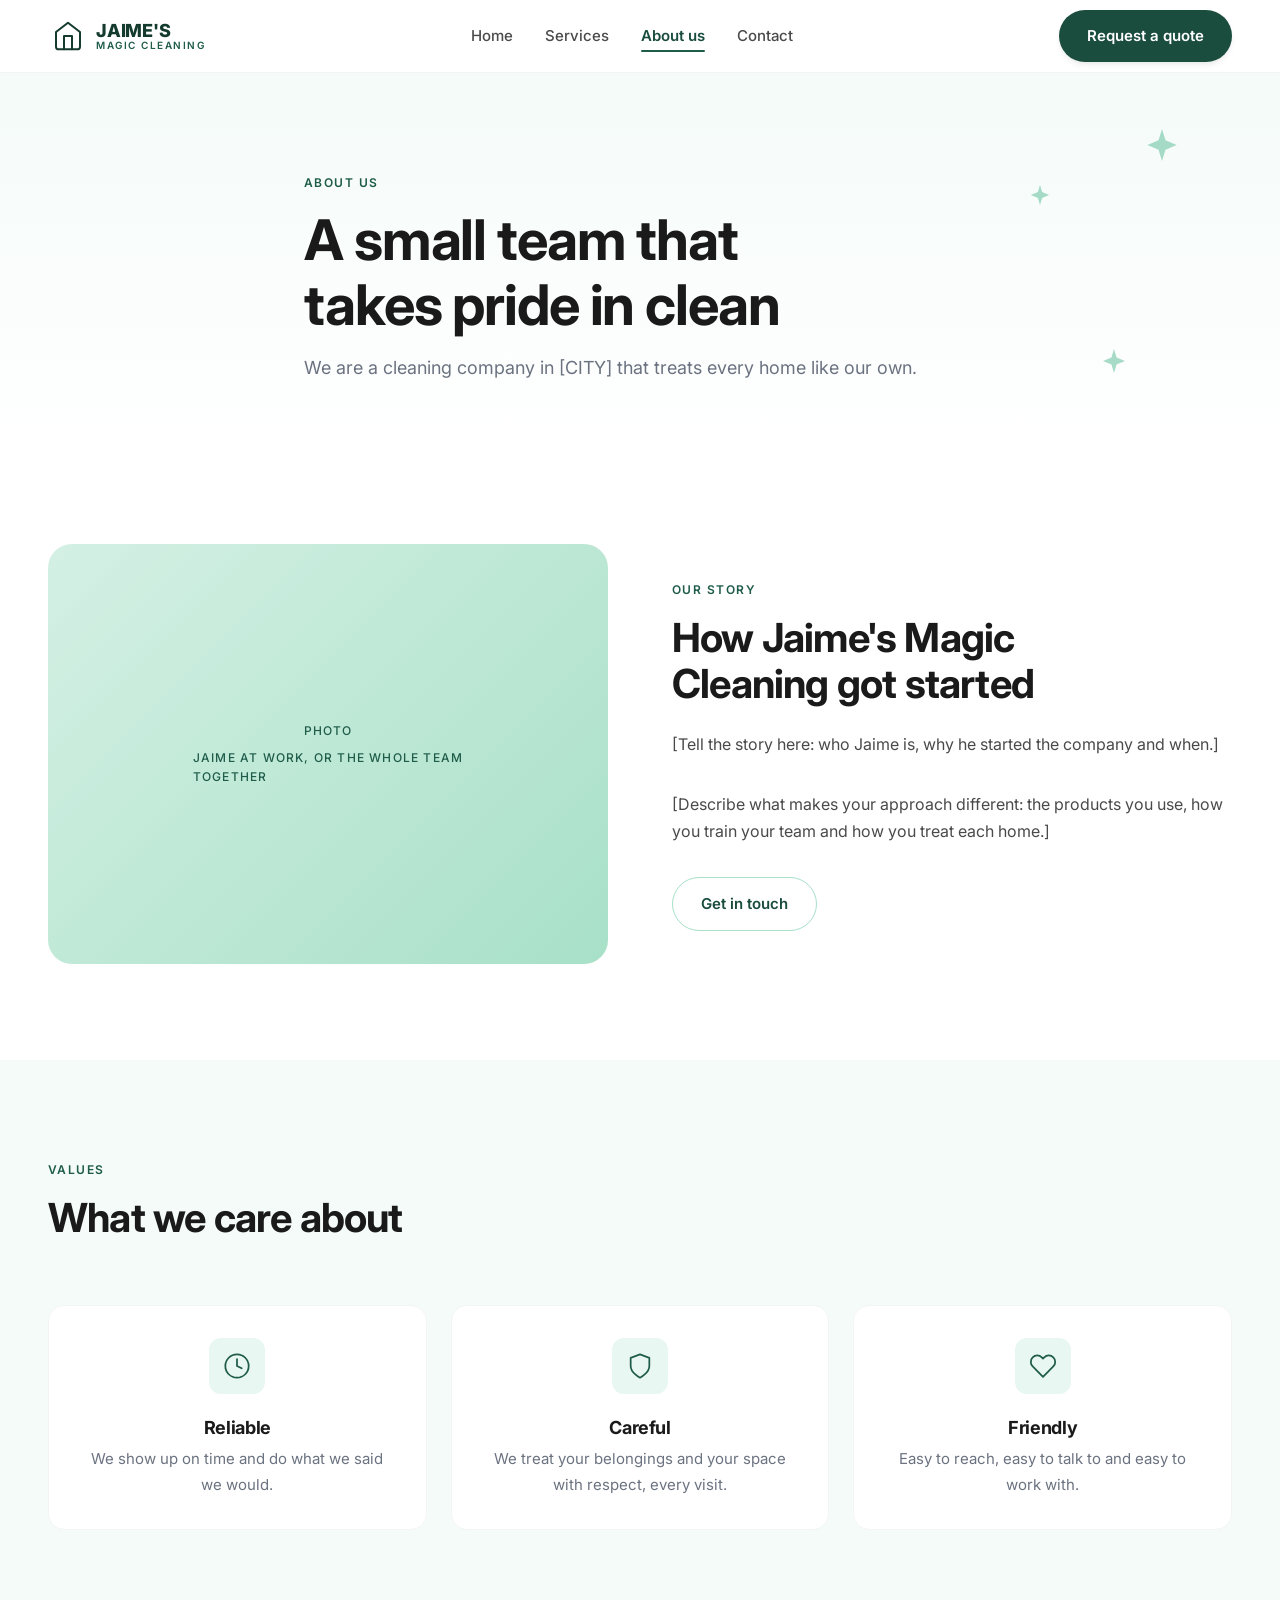
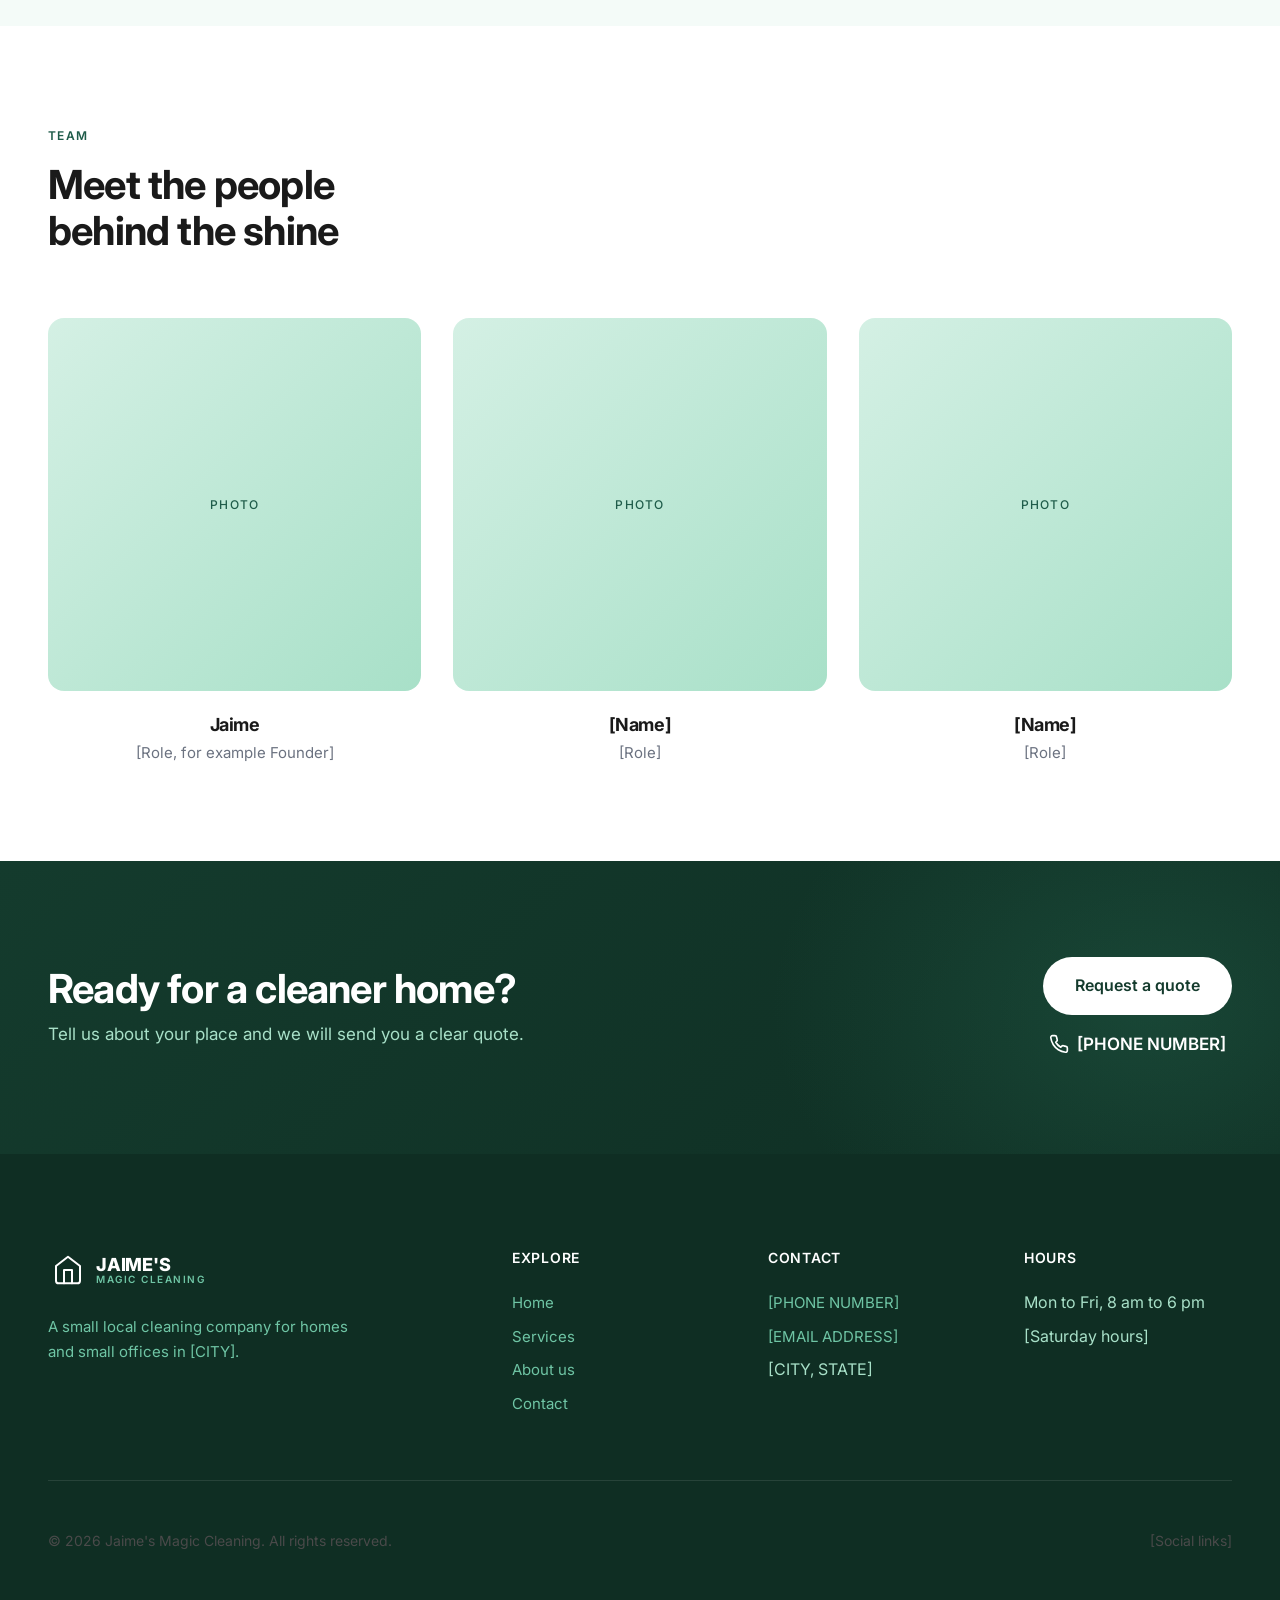
==== about.html @ c714708c "First Commit" ====
<!DOCTYPE html>
<html lang="en">
<head>
  <meta charset="UTF-8">
  <meta name="viewport" content="width=device-width, initial-scale=1.0">
  <title>About us - Jaime's Magic Cleaning</title>
  <meta name="description" content="We are a cleaning company in [CITY] that treats every home like our own.">
  <link rel="preconnect" href="https://fonts.googleapis.com">
  <link rel="preconnect" href="https://fonts.gstatic.com" crossorigin>
  <link href="https://fonts.googleapis.com/css2?family=Inter:wght@400;500;600;700;800&display=swap" rel="stylesheet">
  <link rel="stylesheet" href="css/styles.css">
</head>
<body>

  <!-- Header -->
  <header class="header">
    <div class="container header-inner">
      <a href="index.html" class="logo">
        <div class="logo-icon">
          <svg width="32" height="32" viewBox="0 0 24 24" fill="none" stroke="currentColor" stroke-width="1.5" stroke-linecap="round" stroke-linejoin="round">
            <path d="M3 9l9-7 9 7v11a2 2 0 0 1-2 2H5a2 2 0 0 1-2-2z"></path>
            <polyline points="9 22 9 12 15 12 15 22"></polyline>
          </svg>
        </div>
        <div class="logo-text">
          <span>JAIME'S</span>
          <span>Magic Cleaning</span>
        </div>
      </a>

      <nav class="nav">
        <a href="index.html" class="nav-link">Home</a>
        <a href="services.html" class="nav-link">Services</a>
        <a href="about.html" class="nav-link active">About us</a>
        <a href="contact.html" class="nav-link">Contact</a>
      </nav>

      <div class="header-actions">
        <a href="contact.html" class="btn btn-primary">Request a quote</a>
        <button class="mobile-menu-btn" aria-label="Open menu">
          <svg width="24" height="24" viewBox="0 0 24 24" fill="none" stroke="currentColor" stroke-width="2" stroke-linecap="round" stroke-linejoin="round">
            <line x1="3" y1="12" x2="21" y2="12"></line>
            <line x1="3" y1="6" x2="21" y2="6"></line>
            <line x1="3" y1="18" x2="21" y2="18"></line>
          </svg>
        </button>
      </div>
    </div>
  </header>

  <!-- Mobile Menu -->
  <div class="mobile-menu">
    <div class="mobile-menu-header">
      <a href="index.html" class="logo">
        <div class="logo-icon">
          <svg width="32" height="32" viewBox="0 0 24 24" fill="none" stroke="currentColor" stroke-width="1.5" stroke-linecap="round" stroke-linejoin="round">
            <path d="M3 9l9-7 9 7v11a2 2 0 0 1-2 2H5a2 2 0 0 1-2-2z"></path>
            <polyline points="9 22 9 12 15 12 15 22"></polyline>
          </svg>
        </div>
        <div class="logo-text">
          <span>JAIME'S</span>
          <span>Magic Cleaning</span>
        </div>
      </a>
      <button class="mobile-menu-close" aria-label="Close menu">
        <svg width="24" height="24" viewBox="0 0 24 24" fill="none" stroke="currentColor" stroke-width="2" stroke-linecap="round" stroke-linejoin="round">
          <line x1="18" y1="6" x2="6" y2="18"></line>
          <line x1="6" y1="6" x2="18" y2="18"></line>
        </svg>
      </button>
    </div>
    <nav class="mobile-menu-links">
      <a href="index.html">Home</a>
      <a href="services.html">Services</a>
      <a href="about.html">About us</a>
      <a href="contact.html">Contact</a>
    </nav>
    <a href="contact.html" class="btn btn-primary btn-lg">Request a quote</a>
  </div>

  <!-- Page Hero -->
  <section class="page-hero">
    <svg class="sparkle sparkle-1" viewBox="0 0 24 24" fill="currentColor">
      <path d="M12 0L14.59 8.41L23 12L14.59 15.59L12 24L9.41 15.59L1 12L9.41 8.41L12 0Z"/>
    </svg>
    <svg class="sparkle sparkle-2" viewBox="0 0 24 24" fill="currentColor">
      <path d="M12 0L14.59 8.41L23 12L14.59 15.59L12 24L9.41 15.59L1 12L9.41 8.41L12 0Z"/>
    </svg>
    <svg class="sparkle sparkle-3" viewBox="0 0 24 24" fill="currentColor">
      <path d="M12 0L14.59 8.41L23 12L14.59 15.59L12 24L9.41 15.59L1 12L9.41 8.41L12 0Z"/>
    </svg>

    <div class="container page-hero-content">
      <span class="eyebrow">About us</span>
      <h1>A small team that<br>takes pride in clean</h1>
      <p>We are a cleaning company in [CITY] that treats every home like our own.</p>
    </div>
  </section>

  <!-- Our Story Section -->
  <section class="section">
    <div class="container split-grid">
      <div class="split-image">
        <div class="split-image-placeholder">
          <span>Photo</span>
          <span>Jaime at work, or the whole team<br>together</span>
        </div>
      </div>
      <div class="split-content">
        <span class="eyebrow">Our story</span>
        <h2>How Jaime's Magic<br>Cleaning got started</h2>
        <p>[Tell the story here: who Jaime is, why he started the company and when.]</p>
        <p>[Describe what makes your approach different: the products you use, how you train your team and how you treat each home.]</p>
        <a href="contact.html" class="btn btn-secondary">Get in touch</a>
      </div>
    </div>
  </section>

  <!-- Values Section -->
  <section class="section section-alt">
    <div class="container">
      <div class="section-header">
        <span class="eyebrow">Values</span>
        <h2 class="section-title">What we care about</h2>
      </div>

      <div class="values-grid">
        <div class="value-card">
          <div class="value-card-icon">
            <svg viewBox="0 0 24 24" fill="none" stroke="currentColor" stroke-width="1.5" stroke-linecap="round" stroke-linejoin="round">
              <circle cx="12" cy="12" r="10"></circle>
              <polyline points="12 6 12 12 16 14"></polyline>
            </svg>
          </div>
          <h3>Reliable</h3>
          <p>We show up on time and do what we said we would.</p>
        </div>

        <div class="value-card">
          <div class="value-card-icon">
            <svg viewBox="0 0 24 24" fill="none" stroke="currentColor" stroke-width="1.5" stroke-linecap="round" stroke-linejoin="round">
              <path d="M12 22s8-4 8-10V5l-8-3-8 3v7c0 6 8 10 8 10z"></path>
            </svg>
          </div>
          <h3>Careful</h3>
          <p>We treat your belongings and your space with respect, every visit.</p>
        </div>

        <div class="value-card">
          <div class="value-card-icon">
            <svg viewBox="0 0 24 24" fill="none" stroke="currentColor" stroke-width="1.5" stroke-linecap="round" stroke-linejoin="round">
              <path d="M20.84 4.61a5.5 5.5 0 0 0-7.78 0L12 5.67l-1.06-1.06a5.5 5.5 0 0 0-7.78 7.78l1.06 1.06L12 21.23l7.78-7.78 1.06-1.06a5.5 5.5 0 0 0 0-7.78z"></path>
            </svg>
          </div>
          <h3>Friendly</h3>
          <p>Easy to reach, easy to talk to and easy to work with.</p>
        </div>
      </div>
    </div>
  </section>

  <!-- Team Section -->
  <section class="section">
    <div class="container">
      <div class="section-header">
        <span class="eyebrow">Team</span>
        <h2 class="section-title">Meet the people<br>behind the shine</h2>
      </div>

      <div class="team-grid">
        <div class="team-member">
          <div class="team-member-photo">
            <span>Photo</span>
          </div>
          <h3>Jaime</h3>
          <p>[Role, for example Founder]</p>
        </div>

        <div class="team-member">
          <div class="team-member-photo">
            <span>Photo</span>
          </div>
          <h3>[Name]</h3>
          <p>[Role]</p>
        </div>

        <div class="team-member">
          <div class="team-member-photo">
            <span>Photo</span>
          </div>
          <h3>[Name]</h3>
          <p>[Role]</p>
        </div>
      </div>
    </div>
  </section>

  <!-- CTA Section -->
  <section class="cta-section">
    <div class="container cta-content">
      <div class="cta-text">
        <h2>Ready for a cleaner home?</h2>
        <p>Tell us about your place and we will send you a clear quote.</p>
      </div>
      <div class="cta-actions">
        <a href="contact.html" class="btn btn-light btn-lg">Request a quote</a>
        <a href="tel:[PHONE]" class="cta-phone">
          <svg width="20" height="20" viewBox="0 0 24 24" fill="none" stroke="currentColor" stroke-width="2" stroke-linecap="round" stroke-linejoin="round">
            <path d="M22 16.92v3a2 2 0 0 1-2.18 2 19.79 19.79 0 0 1-8.63-3.07 19.5 19.5 0 0 1-6-6 19.79 19.79 0 0 1-3.07-8.67A2 2 0 0 1 4.11 2h3a2 2 0 0 1 2 1.72 12.84 12.84 0 0 0 .7 2.81 2 2 0 0 1-.45 2.11L8.09 9.91a16 16 0 0 0 6 6l1.27-1.27a2 2 0 0 1 2.11-.45 12.84 12.84 0 0 0 2.81.7A2 2 0 0 1 22 16.92z"></path>
          </svg>
          [PHONE NUMBER]
        </a>
      </div>
    </div>
  </section>

  <!-- Footer -->
  <footer class="footer">
    <div class="container">
      <div class="footer-grid">
        <div class="footer-brand">
          <a href="index.html" class="logo">
            <div class="logo-icon">
              <svg width="32" height="32" viewBox="0 0 24 24" fill="none" stroke="currentColor" stroke-width="1.5" stroke-linecap="round" stroke-linejoin="round">
                <path d="M3 9l9-7 9 7v11a2 2 0 0 1-2 2H5a2 2 0 0 1-2-2z"></path>
                <polyline points="9 22 9 12 15 12 15 22"></polyline>
              </svg>
            </div>
            <div class="logo-text">
              <span>JAIME'S</span>
              <span>Magic Cleaning</span>
            </div>
          </a>
          <p>A small local cleaning company for homes and small offices in [CITY].</p>
        </div>

        <div class="footer-column">
          <h4>Explore</h4>
          <ul>
            <li><a href="index.html">Home</a></li>
            <li><a href="services.html">Services</a></li>
            <li><a href="about.html">About us</a></li>
            <li><a href="contact.html">Contact</a></li>
          </ul>
        </div>

        <div class="footer-column">
          <h4>Contact</h4>
          <ul>
            <li><a href="tel:[PHONE]">[PHONE NUMBER]</a></li>
            <li><a href="mailto:[EMAIL]">[EMAIL ADDRESS]</a></li>
            <li><span>[CITY, STATE]</span></li>
          </ul>
        </div>

        <div class="footer-column">
          <h4>Hours</h4>
          <ul>
            <li><span>Mon to Fri, 8 am to 6 pm</span></li>
            <li><span>[Saturday hours]</span></li>
          </ul>
        </div>
      </div>

      <div class="footer-bottom">
        <p>&copy; 2026 Jaime's Magic Cleaning. All rights reserved.</p>
        <p>[Social links]</p>
      </div>
    </div>
  </footer>

  <script src="js/script.js"></script>
</body>
</html>
---- css/styles.css ----
/* ============================================
   JAIME'S MAGIC CLEANING - Design System
   ============================================ */

:root {
  /* Colors */
  --green-900: #0f2e23;
  --green-800: #143b2d;
  --green-700: #1a4d3e;
  --green-600: #1f5c4a;
  --green-500: #2d7a5e;
  --green-400: #3d9b7a;
  --green-300: #6fc5a5;
  --green-200: #a8e0c8;
  --green-100: #d4f0e4;
  --green-50: #e8f7f1;
  --green-25: #f4fbf8;

  --white: #ffffff;
  --gray-900: #1a1a1a;
  --gray-700: #4a4a4a;
  --gray-500: #6b7280;
  --gray-300: #d1d5db;
  --gray-100: #f3f4f6;

  /* Typography */
  --font-family: 'Inter', -apple-system, BlinkMacSystemFont, 'Segoe UI', Roboto, sans-serif;

  /* Spacing */
  --space-xs: 0.25rem;
  --space-sm: 0.5rem;
  --space-md: 1rem;
  --space-lg: 1.5rem;
  --space-xl: 2rem;
  --space-2xl: 3rem;
  --space-3xl: 4rem;
  --space-4xl: 6rem;

  /* Border radius */
  --radius-sm: 0.375rem;
  --radius-md: 0.5rem;
  --radius-lg: 0.75rem;
  --radius-xl: 1rem;
  --radius-2xl: 1.5rem;
  --radius-full: 9999px;

  /* Shadows */
  --shadow-sm: 0 1px 2px rgba(0, 0, 0, 0.05);
  --shadow-md: 0 4px 6px -1px rgba(0, 0, 0, 0.07), 0 2px 4px -2px rgba(0, 0, 0, 0.05);
  --shadow-lg: 0 10px 15px -3px rgba(0, 0, 0, 0.08), 0 4px 6px -4px rgba(0, 0, 0, 0.04);
  --shadow-xl: 0 20px 25px -5px rgba(0, 0, 0, 0.1), 0 8px 10px -6px rgba(0, 0, 0, 0.04);

  /* Transitions */
  --transition-fast: 150ms ease;
  --transition-base: 250ms ease;
  --transition-slow: 350ms ease;
}

/* ============================================
   RESET & BASE
   ============================================ */

*, *::before, *::after {
  box-sizing: border-box;
  margin: 0;
  padding: 0;
}

html {
  scroll-behavior: smooth;
  -webkit-font-smoothing: antialiased;
  -moz-osx-font-smoothing: grayscale;
}

body {
  font-family: var(--font-family);
  font-size: 1rem;
  line-height: 1.6;
  color: var(--gray-900);
  background-color: var(--white);
}

img {
  max-width: 100%;
  height: auto;
  display: block;
}

a {
  color: inherit;
  text-decoration: none;
}

ul, ol {
  list-style: none;
}

button {
  font-family: inherit;
  cursor: pointer;
  border: none;
  background: none;
}

input, textarea, select {
  font-family: inherit;
  font-size: inherit;
}

/* ============================================
   UTILITY CLASSES
   ============================================ */

.container {
  width: 100%;
  max-width: 80rem;
  margin: 0 auto;
  padding: 0 var(--space-lg);
}

@media (min-width: 768px) {
  .container {
    padding: 0 var(--space-2xl);
  }
}

/* ============================================
   TYPOGRAPHY
   ============================================ */

h1, h2, h3, h4, h5, h6 {
  font-weight: 700;
  line-height: 1.15;
  color: var(--gray-900);
  letter-spacing: -0.02em;
}

h1 {
  font-size: clamp(2.25rem, 5vw, 3.5rem);
}

h2 {
  font-size: clamp(1.75rem, 4vw, 2.5rem);
}

h3 {
  font-size: clamp(1.25rem, 3vw, 1.5rem);
}

p {
  color: var(--gray-700);
  line-height: 1.7;
}

.eyebrow {
  display: inline-block;
  font-size: 0.75rem;
  font-weight: 600;
  letter-spacing: 0.12em;
  text-transform: uppercase;
  color: var(--green-600);
  margin-bottom: var(--space-md);
}

.section-title {
  margin-bottom: var(--space-md);
}

.section-subtitle {
  font-size: 1.125rem;
  color: var(--gray-500);
  max-width: 42rem;
}

/* ============================================
   BUTTONS
   ============================================ */

.btn {
  display: inline-flex;
  align-items: center;
  justify-content: center;
  gap: var(--space-sm);
  padding: 0.875rem 1.75rem;
  font-size: 0.9375rem;
  font-weight: 600;
  border-radius: var(--radius-full);
  transition: all var(--transition-base);
  white-space: nowrap;
}

.btn-primary {
  background-color: var(--green-700);
  color: var(--white);
  box-shadow: var(--shadow-md);
}

.btn-primary:hover {
  background-color: var(--green-800);
  transform: translateY(-1px);
  box-shadow: var(--shadow-lg);
}

.btn-secondary {
  background-color: var(--white);
  color: var(--green-700);
  border: 1.5px solid var(--green-200);
}

.btn-secondary:hover {
  border-color: var(--green-400);
  background-color: var(--green-50);
}

.btn-light {
  background-color: var(--white);
  color: var(--green-800);
}

.btn-light:hover {
  background-color: var(--green-50);
  transform: translateY(-1px);
}

.btn-lg {
  padding: 1rem 2rem;
  font-size: 1rem;
}

/* ============================================
   HEADER / NAVIGATION
   ============================================ */

.header {
  position: sticky;
  top: 0;
  z-index: 100;
  background-color: rgba(255, 255, 255, 0.95);
  backdrop-filter: blur(12px);
  border-bottom: 1px solid var(--gray-100);
}

.header-inner {
  display: flex;
  align-items: center;
  justify-content: space-between;
  height: 4.5rem;
}

.logo {
  display: flex;
  align-items: center;
  gap: var(--space-sm);
  font-weight: 700;
  font-size: 1.125rem;
  color: var(--green-800);
}

.logo-icon {
  width: 2.5rem;
  height: 2.5rem;
  display: flex;
  align-items: center;
  justify-content: center;
}

.logo-text {
  display: flex;
  flex-direction: column;
  line-height: 1.1;
}

.logo-text span:first-child {
  font-size: 1.125rem;
  font-weight: 800;
  letter-spacing: -0.01em;
}

.logo-text span:last-child {
  font-size: 0.625rem;
  font-weight: 600;
  letter-spacing: 0.15em;
  text-transform: uppercase;
  color: var(--green-600);
}

.nav {
  display: none;
  align-items: center;
  gap: var(--space-xl);
}

.nav-link {
  font-size: 0.9375rem;
  font-weight: 500;
  color: var(--gray-700);
  transition: color var(--transition-fast);
  position: relative;
}

.nav-link:hover {
  color: var(--green-700);
}

.nav-link.active {
  color: var(--green-700);
  font-weight: 600;
}

.nav-link.active::after {
  content: '';
  position: absolute;
  bottom: -0.25rem;
  left: 0;
  right: 0;
  height: 2px;
  background-color: var(--green-600);
  border-radius: var(--radius-full);
}

.header-actions {
  display: flex;
  align-items: center;
  gap: var(--space-md);
}

.mobile-menu-btn {
  display: flex;
  align-items: center;
  justify-content: center;
  width: 2.5rem;
  height: 2.5rem;
  border-radius: var(--radius-md);
  color: var(--gray-700);
  transition: background-color var(--transition-fast);
}

.mobile-menu-btn:hover {
  background-color: var(--gray-100);
}

@media (min-width: 768px) {
  .nav {
    display: flex;
  }

  .mobile-menu-btn {
    display: none;
  }
}

/* Mobile menu */
.mobile-menu {
  display: none;
  position: fixed;
  inset: 0;
  z-index: 200;
  background-color: var(--white);
  padding: var(--space-lg);
  flex-direction: column;
}

.mobile-menu.open {
  display: flex;
}

.mobile-menu-header {
  display: flex;
  align-items: center;
  justify-content: space-between;
  margin-bottom: var(--space-2xl);
}

.mobile-menu-close {
  width: 2.5rem;
  height: 2.5rem;
  display: flex;
  align-items: center;
  justify-content: center;
  border-radius: var(--radius-md);
  color: var(--gray-700);
}

.mobile-menu-close:hover {
  background-color: var(--gray-100);
}

.mobile-menu-links {
  display: flex;
  flex-direction: column;
  gap: var(--space-md);
}

.mobile-menu-links a {
  font-size: 1.25rem;
  font-weight: 600;
  color: var(--gray-900);
  padding: var(--space-md) 0;
  border-bottom: 1px solid var(--gray-100);
}

.mobile-menu-links a:hover {
  color: var(--green-700);
}

.mobile-menu .btn {
  margin-top: auto;
  width: 100%;
}

/* ============================================
   HERO SECTION
   ============================================ */

.hero {
  position: relative;
  padding: var(--space-4xl) 0;
  background: linear-gradient(180deg, var(--green-25) 0%, var(--white) 100%);
  overflow: hidden;
}

.hero-grid {
  display: grid;
  gap: var(--space-3xl);
  align-items: center;
}

@media (min-width: 1024px) {
  .hero-grid {
    grid-template-columns: 1fr 1fr;
  }
}

.hero-badge {
  display: inline-flex;
  align-items: center;
  gap: var(--space-sm);
  padding: 0.5rem 1rem;
  background-color: var(--white);
  border: 1px solid var(--green-200);
  border-radius: var(--radius-full);
  font-size: 0.8125rem;
  font-weight: 500;
  color: var(--green-700);
  margin-bottom: var(--space-lg);
  box-shadow: var(--shadow-sm);
}

.hero-badge svg {
  width: 1rem;
  height: 1rem;
  color: var(--green-500);
}

.hero-title {
  margin-bottom: var(--space-lg);
}

.hero-description {
  font-size: 1.125rem;
  color: var(--gray-500);
  margin-bottom: var(--space-xl);
  max-width: 32rem;
}

.hero-actions {
  display: flex;
  flex-wrap: wrap;
  gap: var(--space-md);
  margin-bottom: var(--space-xl);
}

.hero-features {
  display: flex;
  flex-wrap: wrap;
  gap: var(--space-lg);
}

.hero-feature {
  display: flex;
  align-items: center;
  gap: var(--space-sm);
  font-size: 0.875rem;
  font-weight: 500;
  color: var(--gray-700);
}

.hero-feature svg {
  width: 1.125rem;
  height: 1.125rem;
  color: var(--green-500);
  flex-shrink: 0;
}

/* Hero image / visual */
.hero-visual {
  position: relative;
  display: flex;
  justify-content: center;
  align-items: center;
}

.hero-image-placeholder {
  width: 100%;
  max-width: 28rem;
  aspect-ratio: 1;
  background: linear-gradient(135deg, var(--green-100) 0%, var(--green-200) 100%);
  border-radius: 50%;
  display: flex;
  flex-direction: column;
  align-items: center;
  justify-content: center;
  gap: var(--space-sm);
  color: var(--green-600);
  font-size: 0.875rem;
  font-weight: 500;
  position: relative;
}

.hero-image-placeholder::before {
  content: '';
  position: absolute;
  inset: -2rem;
  border: 3px solid var(--green-300);
  border-radius: 50%;
  opacity: 0.4;
}

.hero-image-placeholder::after {
  content: '';
  position: absolute;
  inset: -3.5rem;
  border: 2px solid var(--green-200);
  border-radius: 50%;
  opacity: 0.3;
}

.hero-image-placeholder span {
  font-size: 0.75rem;
  letter-spacing: 0.1em;
  text-transform: uppercase;
}

/* Decorative sparkles */
.sparkle {
  position: absolute;
  color: var(--green-300);
  opacity: 0.6;
}

.sparkle-1 {
  top: 10%;
  right: 5%;
  width: 2rem;
  height: 2rem;
}

.sparkle-2 {
  top: 20%;
  right: 15%;
  width: 1.25rem;
  height: 1.25rem;
}

.sparkle-3 {
  bottom: 15%;
  right: 8%;
  width: 1.5rem;
  height: 1.5rem;
}

/* ============================================
   SECTIONS
   ============================================ */

.section {
  padding: var(--space-4xl) 0;
}

.section-alt {
  background-color: var(--green-25);
}

.section-header {
  margin-bottom: var(--space-3xl);
}

.section-header-center {
  text-align: center;
  max-width: 48rem;
  margin-left: auto;
  margin-right: auto;
}

/* ============================================
   SERVICE CARDS (Home)
   ============================================ */

.services-grid {
  display: grid;
  gap: var(--space-lg);
}

@media (min-width: 640px) {
  .services-grid {
    grid-template-columns: repeat(2, 1fr);
  }
}

@media (min-width: 1024px) {
  .services-grid {
    grid-template-columns: repeat(4, 1fr);
  }
}

.service-card {
  background-color: var(--white);
  border: 1px solid var(--gray-100);
  border-radius: var(--radius-xl);
  padding: var(--space-xl);
  transition: all var(--transition-base);
}

.service-card:hover {
  border-color: var(--green-200);
  box-shadow: var(--shadow-lg);
  transform: translateY(-2px);
}

.service-card-icon {
  width: 3rem;
  height: 3rem;
  display: flex;
  align-items: center;
  justify-content: center;
  background-color: var(--green-50);
  border-radius: var(--radius-lg);
  margin-bottom: var(--space-lg);
  color: var(--green-600);
}

.service-card-icon svg {
  width: 1.5rem;
  height: 1.5rem;
}

.service-card h3 {
  font-size: 1.125rem;
  margin-bottom: var(--space-sm);
}

.service-card p {
  font-size: 0.9375rem;
  color: var(--gray-500);
  margin-bottom: var(--space-lg);
}

.service-card-link {
  display: inline-flex;
  align-items: center;
  gap: var(--space-xs);
  font-size: 0.875rem;
  font-weight: 600;
  color: var(--green-600);
  transition: gap var(--transition-fast);
}

.service-card-link:hover {
  gap: var(--space-sm);
}

/* ============================================
   STEPS SECTION
   ============================================ */

.steps-grid {
  display: grid;
  gap: var(--space-xl);
  counter-reset: step;
}

@media (min-width: 768px) {
  .steps-grid {
    grid-template-columns: repeat(3, 1fr);
  }
}

.step {
  position: relative;
  padding-top: var(--space-lg);
}

.step-number {
  width: 2.5rem;
  height: 2.5rem;
  display: flex;
  align-items: center;
  justify-content: center;
  background-color: var(--green-700);
  color: var(--white);
  font-weight: 700;
  font-size: 1rem;
  border-radius: 50%;
  margin-bottom: var(--space-lg);
}

.step h3 {
  font-size: 1.125rem;
  margin-bottom: var(--space-sm);
}

.step p {
  font-size: 0.9375rem;
  color: var(--gray-500);
}

/* ============================================
   SPLIT SECTION (Image + Content)
   ============================================ */

.split-grid {
  display: grid;
  gap: var(--space-3xl);
  align-items: center;
}

@media (min-width: 1024px) {
  .split-grid {
    grid-template-columns: 1fr 1fr;
  }
}

.split-image {
  position: relative;
}

.split-image-placeholder {
  width: 100%;
  aspect-ratio: 4/3;
  background: linear-gradient(135deg, var(--green-100) 0%, var(--green-200) 100%);
  border-radius: var(--radius-2xl);
  display: flex;
  flex-direction: column;
  align-items: center;
  justify-content: center;
  gap: var(--space-sm);
  color: var(--green-600);
  font-size: 0.875rem;
  font-weight: 500;
}

.split-image-placeholder span {
  font-size: 0.75rem;
  letter-spacing: 0.1em;
  text-transform: uppercase;
}

.split-content h2 {
  margin-bottom: var(--space-lg);
}

.split-content > p {
  margin-bottom: var(--space-xl);
}

.check-list {
  display: flex;
  flex-direction: column;
  gap: var(--space-md);
  margin-bottom: var(--space-xl);
}

.check-list-item {
  display: flex;
  align-items: flex-start;
  gap: var(--space-md);
}

.check-list-item svg {
  width: 1.25rem;
  height: 1.25rem;
  color: var(--green-500);
  flex-shrink: 0;
  margin-top: 0.125rem;
}

.check-list-item-content h4 {
  font-size: 0.9375rem;
  font-weight: 600;
  margin-bottom: var(--space-xs);
}

.check-list-item-content p {
  font-size: 0.875rem;
  color: var(--gray-500);
}

/* ============================================
   REVIEWS SECTION
   ============================================ */

.reviews-grid {
  display: grid;
  gap: var(--space-lg);
}

@media (min-width: 768px) {
  .reviews-grid {
    grid-template-columns: repeat(3, 1fr);
  }
}

.review-card {
  background-color: var(--white);
  border: 1px solid var(--gray-100);
  border-radius: var(--radius-xl);
  padding: var(--space-xl);
  position: relative;
}

.review-card::before {
  content: '"';
  position: absolute;
  top: var(--space-md);
  right: var(--space-lg);
  font-size: 4rem;
  font-weight: 700;
  color: var(--green-100);
  line-height: 1;
  font-family: Georgia, serif;
}

.review-card .star {
  color: var(--green-500);
  margin-bottom: var(--space-md);
}

.review-card p {
  font-size: 0.9375rem;
  color: var(--gray-700);
  margin-bottom: var(--space-lg);
  font-style: italic;
}

.review-author {
  display: flex;
  align-items: center;
  gap: var(--space-sm);
}

.review-author-avatar {
  width: 2.5rem;
  height: 2.5rem;
  border-radius: 50%;
  background-color: var(--green-100);
  display: flex;
  align-items: center;
  justify-content: center;
  font-weight: 600;
  font-size: 0.875rem;
  color: var(--green-700);
}

.review-author-info h4 {
  font-size: 0.875rem;
  font-weight: 600;
}

.review-author-info p {
  font-size: 0.75rem;
  color: var(--gray-500);
  margin: 0;
}

/* ============================================
   CTA SECTION
   ============================================ */

.cta-section {
  background: linear-gradient(135deg, var(--green-800) 0%, var(--green-900) 100%);
  padding: var(--space-4xl) 0;
  position: relative;
  overflow: hidden;
}

.cta-section::before {
  content: '';
  position: absolute;
  top: -50%;
  right: -20%;
  width: 60%;
  height: 200%;
  background: radial-gradient(ellipse, rgba(45, 122, 94, 0.3) 0%, transparent 70%);
  pointer-events: none;
}

.cta-content {
  display: flex;
  flex-direction: column;
  align-items: center;
  text-align: center;
  gap: var(--space-xl);
  position: relative;
  z-index: 1;
}

@media (min-width: 768px) {
  .cta-content {
    flex-direction: row;
    justify-content: space-between;
    text-align: left;
  }
}

.cta-text h2 {
  color: var(--white);
  margin-bottom: var(--space-sm);
}

.cta-text p {
  color: var(--green-200);
  font-size: 1.0625rem;
}

.cta-actions {
  display: flex;
  flex-direction: column;
  align-items: center;
  gap: var(--space-md);
}

.cta-phone {
  display: flex;
  align-items: center;
  gap: var(--space-sm);
  color: var(--white);
  font-weight: 600;
  font-size: 1.0625rem;
}

.cta-phone svg {
  width: 1.25rem;
  height: 1.25rem;
}

/* ============================================
   FOOTER
   ============================================ */

.footer {
  background-color: var(--green-900);
  color: var(--green-200);
  padding: var(--space-4xl) 0 var(--space-2xl);
}

.footer-grid {
  display: grid;
  gap: var(--space-2xl);
  margin-bottom: var(--space-3xl);
}

@media (min-width: 768px) {
  .footer-grid {
    grid-template-columns: 2fr 1fr 1fr 1fr;
  }
}

.footer-brand .logo {
  color: var(--white);
  margin-bottom: var(--space-lg);
}

.footer-brand .logo-text span:last-child {
  color: var(--green-300);
}

.footer-brand p {
  color: var(--green-300);
  font-size: 0.9375rem;
  max-width: 20rem;
}

.footer-column h4 {
  color: var(--white);
  font-size: 0.875rem;
  font-weight: 600;
  letter-spacing: 0.05em;
  text-transform: uppercase;
  margin-bottom: var(--space-lg);
}

.footer-column ul {
  display: flex;
  flex-direction: column;
  gap: var(--space-sm);
}

.footer-column a {
  color: var(--green-300);
  font-size: 0.9375rem;
  transition: color var(--transition-fast);
}

.footer-column a:hover {
  color: var(--white);
}

.footer-bottom {
  display: flex;
  flex-direction: column;
  align-items: center;
  gap: var(--space-md);
  padding-top: var(--space-2xl);
  border-top: 1px solid rgba(255, 255, 255, 0.1);
  font-size: 0.875rem;
  color: var(--green-400);
}

@media (min-width: 768px) {
  .footer-bottom {
    flex-direction: row;
    justify-content: space-between;
  }
}

/* ============================================
   PAGE HERO (Inner pages)
   ============================================ */

.page-hero {
  background: linear-gradient(180deg, var(--green-25) 0%, var(--white) 100%);
  padding: var(--space-4xl) 0 var(--space-3xl);
  position: relative;
  overflow: hidden;
}

.page-hero .sparkle-1 {
  top: 15%;
  right: 8%;
}

.page-hero .sparkle-2 {
  top: 30%;
  right: 18%;
}

.page-hero .sparkle-3 {
  bottom: 20%;
  right: 12%;
}

.page-hero-content {
  max-width: 48rem;
}

.page-hero h1 {
  margin-bottom: var(--space-md);
}

.page-hero p {
  font-size: 1.125rem;
  color: var(--gray-500);
}

/* ============================================
   SERVICES PAGE - Detailed Cards
   ============================================ */

.service-detail-list {
  display: flex;
  flex-direction: column;
  gap: var(--space-xl);
}

.service-detail-card {
  background-color: var(--white);
  border: 1px solid var(--gray-100);
  border-radius: var(--radius-2xl);
  padding: var(--space-2xl);
  display: grid;
  gap: var(--space-xl);
  transition: all var(--transition-base);
}

.service-detail-card:hover {
  border-color: var(--green-200);
  box-shadow: var(--shadow-lg);
}

@media (min-width: 1024px) {
  .service-detail-card {
    grid-template-columns: 1fr 1.5fr 1fr;
    align-items: start;
  }
}

.service-detail-header {
  display: flex;
  flex-direction: column;
  gap: var(--space-md);
}

.service-detail-header .service-card-icon {
  margin-bottom: 0;
}

.service-detail-header h3 {
  font-size: 1.375rem;
}

.service-detail-header p {
  font-size: 0.9375rem;
  color: var(--gray-500);
}

.service-detail-best {
  font-size: 0.875rem;
  color: var(--gray-500);
}

.service-detail-best strong {
  color: var(--gray-700);
  font-weight: 600;
}

.service-detail-includes h4 {
  font-size: 0.75rem;
  font-weight: 600;
  letter-spacing: 0.1em;
  text-transform: uppercase;
  color: var(--gray-500);
  margin-bottom: var(--space-md);
}

.service-detail-includes ul {
  display: flex;
  flex-direction: column;
  gap: var(--space-sm);
}

.service-detail-includes li {
  display: flex;
  align-items: flex-start;
  gap: var(--space-sm);
  font-size: 0.9375rem;
  color: var(--gray-700);
}

.service-detail-includes li svg {
  width: 1.125rem;
  height: 1.125rem;
  color: var(--green-500);
  flex-shrink: 0;
  margin-top: 0.125rem;
}

.service-detail-pricing {
  text-align: left;
}

@media (min-width: 1024px) {
  .service-detail-pricing {
    text-align: right;
  }
}

.service-detail-pricing h4 {
  font-size: 0.75rem;
  font-weight: 600;
  letter-spacing: 0.1em;
  text-transform: uppercase;
  color: var(--gray-500);
  margin-bottom: var(--space-sm);
}

.service-detail-pricing .price {
  font-size: 1.5rem;
  font-weight: 700;
  color: var(--gray-900);
  margin-bottom: var(--space-xs);
}

.service-detail-pricing .price-note {
  font-size: 0.8125rem;
  color: var(--gray-500);
  margin-bottom: var(--space-lg);
}

/* ============================================
   ADD-ONS SECTION
   ============================================ */

.addons-grid {
  display: flex;
  flex-wrap: wrap;
  gap: var(--space-md);
  margin-bottom: var(--space-xl);
}

.addon-pill {
  display: inline-flex;
  align-items: center;
  gap: var(--space-sm);
  padding: 0.625rem 1.25rem;
  background-color: var(--white);
  border: 1px solid var(--gray-100);
  border-radius: var(--radius-full);
  font-size: 0.9375rem;
  font-weight: 500;
  color: var(--gray-700);
  transition: all var(--transition-fast);
}

.addon-pill:hover {
  border-color: var(--green-300);
  background-color: var(--green-50);
}

.addon-pill svg {
  width: 1rem;
  height: 1rem;
  color: var(--green-500);
}

/* ============================================
   ABOUT PAGE
   ============================================ */

.values-grid {
  display: grid;
  gap: var(--space-lg);
}

@media (min-width: 768px) {
  .values-grid {
    grid-template-columns: repeat(3, 1fr);
  }
}

.value-card {
  background-color: var(--white);
  border: 1px solid var(--gray-100);
  border-radius: var(--radius-xl);
  padding: var(--space-xl);
  text-align: center;
  transition: all var(--transition-base);
}

.value-card:hover {
  border-color: var(--green-200);
  box-shadow: var(--shadow-md);
}

.value-card-icon {
  width: 3.5rem;
  height: 3.5rem;
  display: flex;
  align-items: center;
  justify-content: center;
  background-color: var(--green-50);
  border-radius: var(--radius-lg);
  margin: 0 auto var(--space-lg);
  color: var(--green-600);
}

.value-card-icon svg {
  width: 1.75rem;
  height: 1.75rem;
}

.value-card h3 {
  font-size: 1.125rem;
  margin-bottom: var(--space-sm);
}

.value-card p {
  font-size: 0.9375rem;
  color: var(--gray-500);
}

/* Team grid */
.team-grid {
  display: grid;
  gap: var(--space-xl);
}

@media (min-width: 768px) {
  .team-grid {
    grid-template-columns: repeat(3, 1fr);
  }
}

.team-member {
  text-align: center;
}

.team-member-photo {
  width: 100%;
  aspect-ratio: 1;
  background: linear-gradient(135deg, var(--green-100) 0%, var(--green-200) 100%);
  border-radius: var(--radius-xl);
  display: flex;
  flex-direction: column;
  align-items: center;
  justify-content: center;
  gap: var(--space-xs);
  color: var(--green-600);
  font-size: 0.875rem;
  font-weight: 500;
  margin-bottom: var(--space-lg);
}

.team-member-photo span {
  font-size: 0.75rem;
  letter-spacing: 0.1em;
  text-transform: uppercase;
}

.team-member h3 {
  font-size: 1.125rem;
  margin-bottom: var(--space-xs);
}

.team-member p {
  font-size: 0.9375rem;
  color: var(--gray-500);
}

/* ============================================
   CONTACT PAGE
   ============================================ */

.contact-grid {
  display: grid;
  gap: var(--space-2xl);
}

@media (min-width: 1024px) {
  .contact-grid {
    grid-template-columns: 1.5fr 1fr;
  }
}

.contact-form-card {
  background-color: var(--white);
  border: 1px solid var(--gray-100);
  border-radius: var(--radius-2xl);
  padding: var(--space-2xl);
}

.contact-form-card h2 {
  font-size: 1.5rem;
  margin-bottom: var(--space-xl);
}

.form-row {
  display: grid;
  gap: var(--space-lg);
  margin-bottom: var(--space-lg);
}

@media (min-width: 640px) {
  .form-row {
    grid-template-columns: 1fr 1fr;
  }
}

.form-group {
  display: flex;
  flex-direction: column;
  gap: var(--space-sm);
}

.form-group label {
  font-size: 0.875rem;
  font-weight: 600;
  color: var(--gray-700);
}

.form-group input,
.form-group select,
.form-group textarea {
  padding: 0.75rem 1rem;
  border: 1.5px solid var(--gray-300);
  border-radius: var(--radius-lg);
  font-size: 0.9375rem;
  color: var(--gray-900);
  background-color: var(--white);
  transition: border-color var(--transition-fast), box-shadow var(--transition-fast);
}

.form-group input:focus,
.form-group select:focus,
.form-group textarea:focus {
  outline: none;
  border-color: var(--green-500);
  box-shadow: 0 0 0 3px var(--green-100);
}

.form-group input::placeholder,
.form-group textarea::placeholder {
  color: var(--gray-500);
}

.form-group textarea {
  min-height: 8rem;
  resize: vertical;
}

.form-group select {
  appearance: none;
  background-image: url("data:image/svg+xml,%3Csvg xmlns='http://www.w3.org/2000/svg' width='16' height='16' viewBox='0 0 24 24' fill='none' stroke='%236b7280' stroke-width='2' stroke-linecap='round' stroke-linejoin='round'%3E%3Cpolyline points='6 9 12 15 18 9'%3E%3C/polyline%3E%3C/svg%3E");
  background-repeat: no-repeat;
  background-position: right 1rem center;
  padding-right: 2.5rem;
}

.form-footer {
  display: flex;
  flex-direction: column;
  align-items: flex-start;
  gap: var(--space-md);
  margin-top: var(--space-xl);
}

@media (min-width: 640px) {
  .form-footer {
    flex-direction: row;
    align-items: center;
  }
}

.form-note {
  font-size: 0.875rem;
  color: var(--gray-500);
}

/* Contact sidebar */
.contact-sidebar {
  display: flex;
  flex-direction: column;
  gap: var(--space-lg);
}

.contact-info-card {
  background-color: var(--white);
  border: 1px solid var(--gray-100);
  border-radius: var(--radius-2xl);
  padding: var(--space-xl);
}

.contact-info-card h3 {
  font-size: 1.125rem;
  margin-bottom: var(--space-lg);
}

.contact-info-list {
  display: flex;
  flex-direction: column;
  gap: var(--space-lg);
}

.contact-info-item {
  display: flex;
  align-items: flex-start;
  gap: var(--space-md);
}

.contact-info-item-icon {
  width: 2.5rem;
  height: 2.5rem;
  display: flex;
  align-items: center;
  justify-content: center;
  background-color: var(--green-50);
  border-radius: var(--radius-md);
  color: var(--green-600);
  flex-shrink: 0;
}

.contact-info-item-icon svg {
  width: 1.125rem;
  height: 1.125rem;
}

.contact-info-item h4 {
  font-size: 0.9375rem;
  font-weight: 600;
  margin-bottom: var(--space-xs);
}

.contact-info-item p {
  font-size: 0.875rem;
  color: var(--gray-500);
  margin: 0;
}

.contact-map-card {
  background-color: var(--green-50);
  border: 1px solid var(--green-100);
  border-radius: var(--radius-2xl);
  padding: var(--space-xl);
}

.contact-map-card h3 {
  font-size: 1.125rem;
  margin-bottom: var(--space-md);
}

.contact-map-card p {
  font-size: 0.9375rem;
  color: var(--gray-500);
}

/* ============================================
   ANIMATIONS
   ============================================ */

@keyframes fadeInUp {
  from {
    opacity: 0;
    transform: translateY(1.5rem);
  }
  to {
    opacity: 1;
    transform: translateY(0);
  }
}

.animate-fade-in-up {
  animation: fadeInUp 0.6s ease-out forwards;
}

.animation-delay-100 { animation-delay: 100ms; }
.animation-delay-200 { animation-delay: 200ms; }
.animation-delay-300 { animation-delay: 300ms; }

/* ============================================
   RESPONSIVE ADJUSTMENTS
   ============================================ */

@media (max-width: 767px) {
  .hero {
    padding: var(--space-3xl) 0;
  }

  .section {
    padding: var(--space-3xl) 0;
  }

  .cta-section {
    padding: var(--space-3xl) 0;
  }

  .footer {
    padding: var(--space-3xl) 0 var(--space-xl);
  }

  .service-detail-card {
    padding: var(--space-xl);
  }

  .contact-form-card {
    padding: var(--space-xl);
  }
}
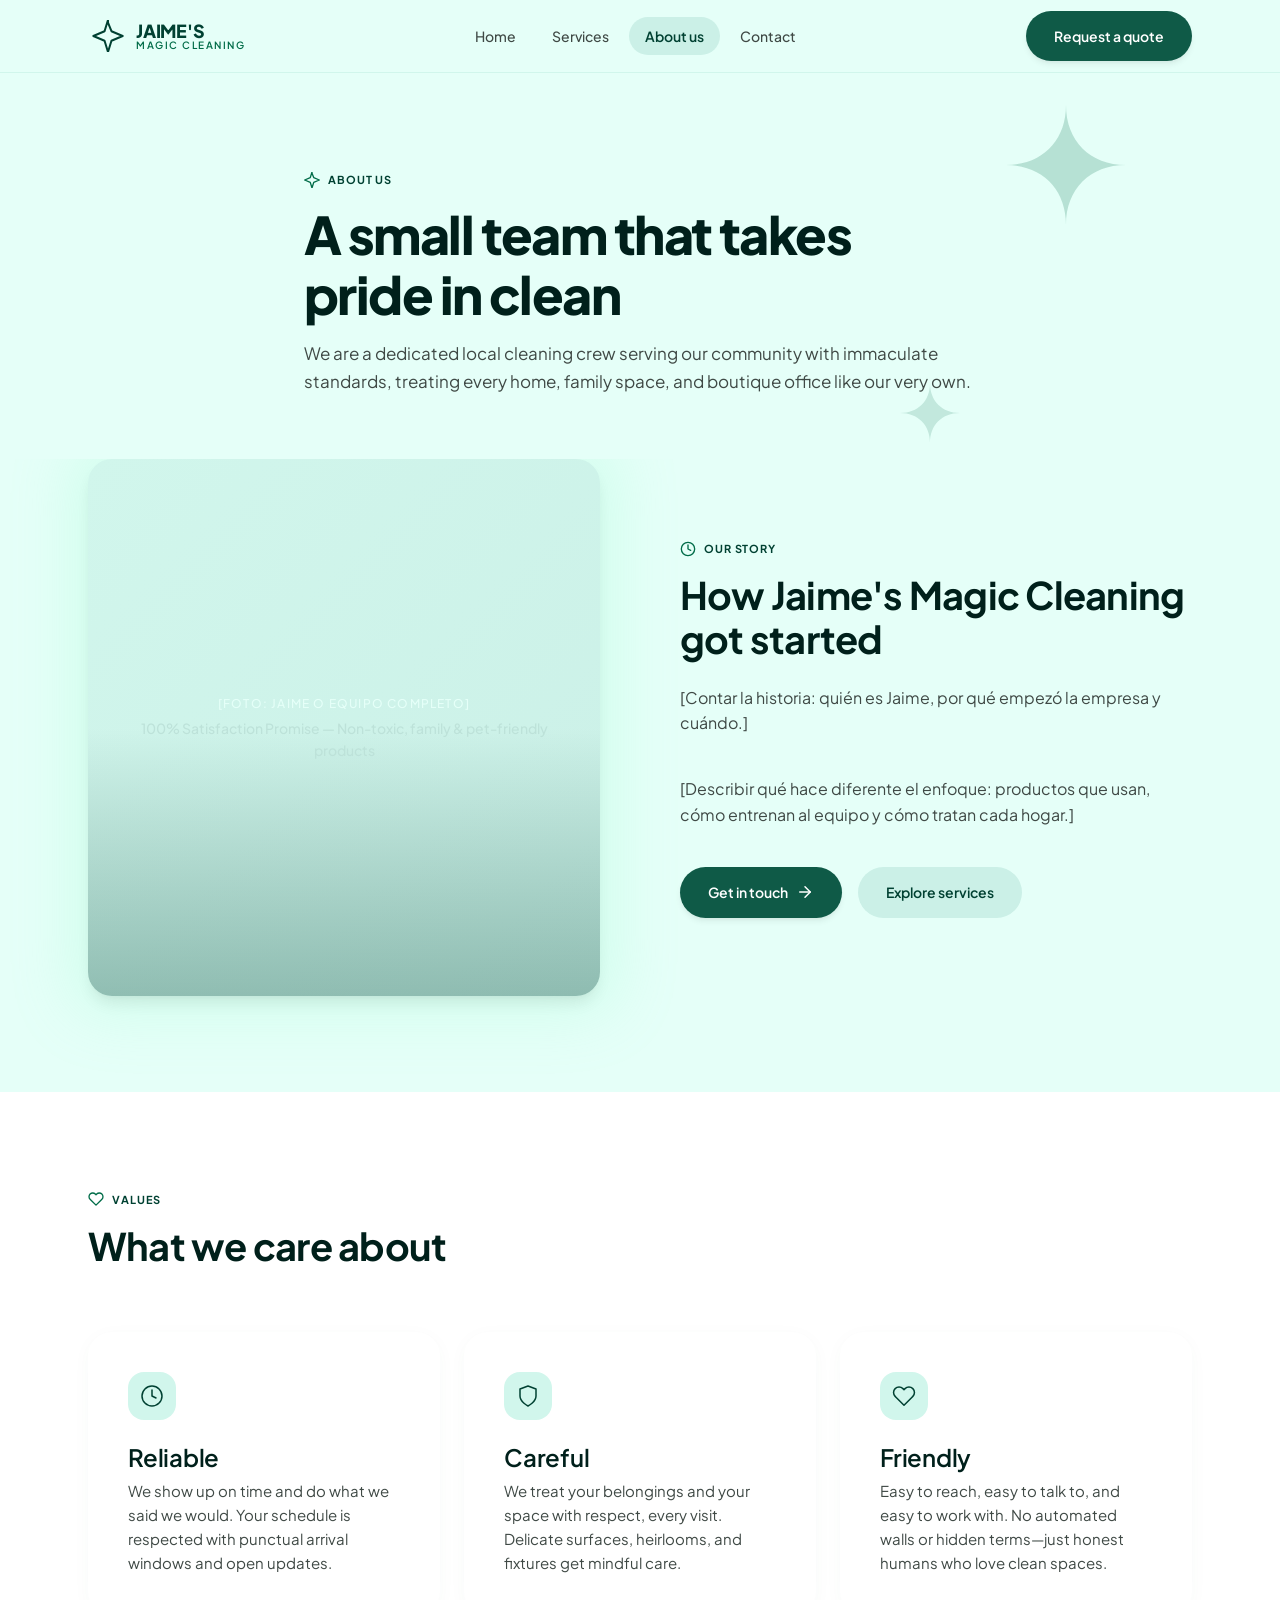
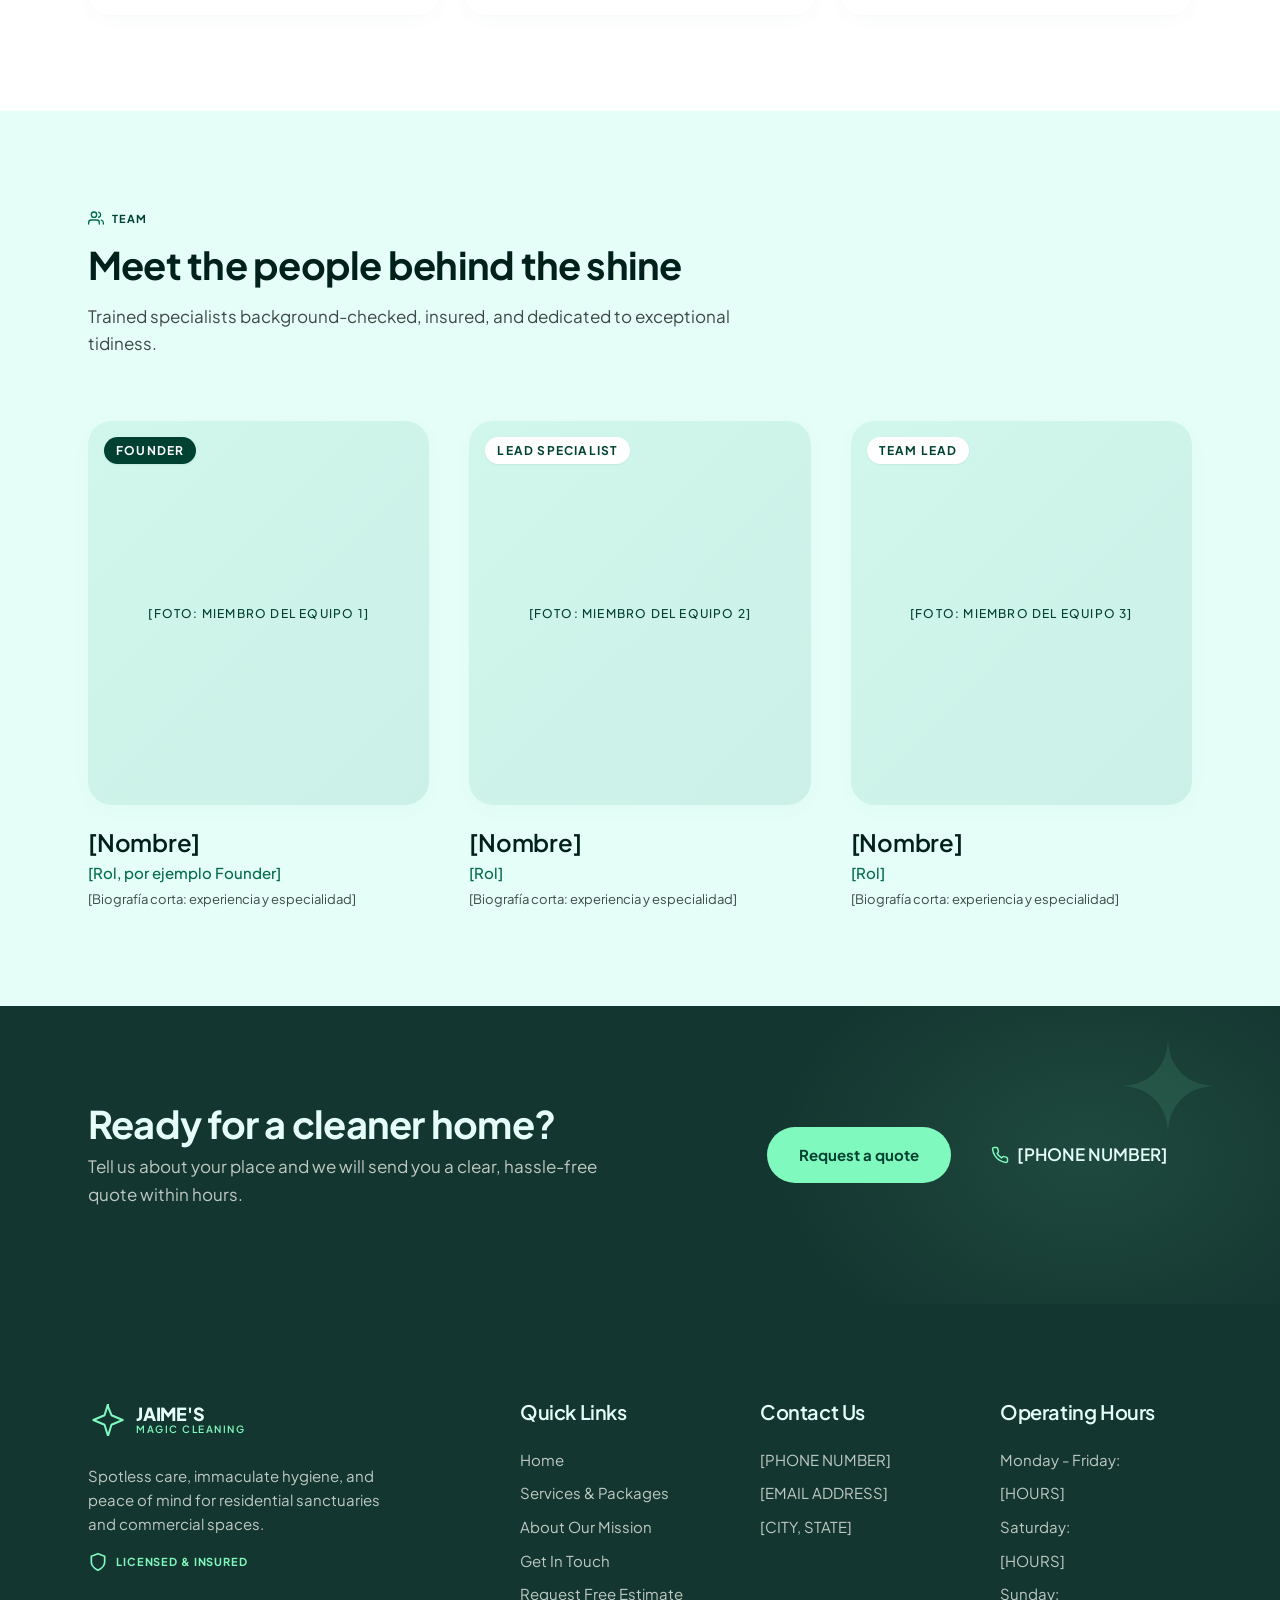
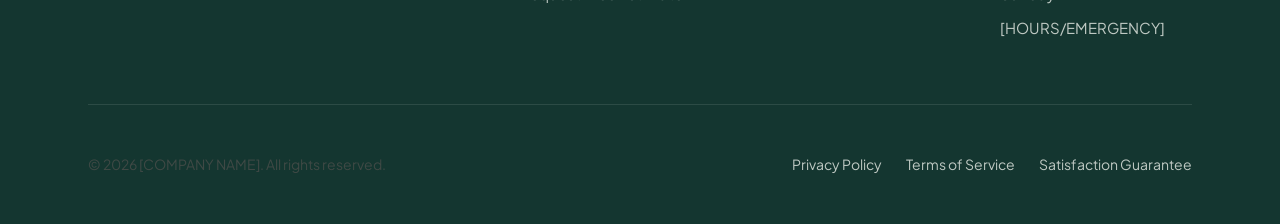
==== commit ab7025ac: "Cambios de disenio y servicios" ====
--- a/about.html
+++ b/about.html
@@ -2,12 +2,13 @@
 <html lang="en">
 <head>
   <meta charset="UTF-8">
+  <link rel="icon" type="image/png" href="img/favicon.png">
   <meta name="viewport" content="width=device-width, initial-scale=1.0">
   <title>About us - Jaime's Magic Cleaning</title>
-  <meta name="description" content="We are a cleaning company in [CITY] that treats every home like our own.">
+  <meta name="description" content="We are a dedicated local cleaning crew serving our community with immaculate standards.">
   <link rel="preconnect" href="https://fonts.googleapis.com">
   <link rel="preconnect" href="https://fonts.gstatic.com" crossorigin>
-  <link href="https://fonts.googleapis.com/css2?family=Inter:wght@400;500;600;700;800&display=swap" rel="stylesheet">
+  <link href="https://fonts.googleapis.com/css2?family=Plus+Jakarta+Sans:wght@400;500;600;700;800&display=swap" rel="stylesheet">
   <link rel="stylesheet" href="css/styles.css">
 </head>
 <body>
@@ -17,9 +18,8 @@
     <div class="container header-inner">
       <a href="index.html" class="logo">
         <div class="logo-icon">
-          <svg width="32" height="32" viewBox="0 0 24 24" fill="none" stroke="currentColor" stroke-width="1.5" stroke-linecap="round" stroke-linejoin="round">
-            <path d="M3 9l9-7 9 7v11a2 2 0 0 1-2 2H5a2 2 0 0 1-2-2z"></path>
-            <polyline points="9 22 9 12 15 12 15 22"></polyline>
+          <svg viewBox="0 0 24 24" fill="none" stroke="currentColor" stroke-width="1.5" stroke-linecap="round" stroke-linejoin="round">
+            <path d="M12 2L14.59 8.41L23 12L14.59 15.59L12 24L9.41 15.59L1 12L9.41 8.41L12 0Z"/>
           </svg>
         </div>
         <div class="logo-text">
@@ -53,9 +53,8 @@
     <div class="mobile-menu-header">
       <a href="index.html" class="logo">
         <div class="logo-icon">
-          <svg width="32" height="32" viewBox="0 0 24 24" fill="none" stroke="currentColor" stroke-width="1.5" stroke-linecap="round" stroke-linejoin="round">
-            <path d="M3 9l9-7 9 7v11a2 2 0 0 1-2 2H5a2 2 0 0 1-2-2z"></path>
-            <polyline points="9 22 9 12 15 12 15 22"></polyline>
+          <svg viewBox="0 0 24 24" fill="none" stroke="currentColor" stroke-width="1.5" stroke-linecap="round" stroke-linejoin="round">
+            <path d="M12 2L14.59 8.41L23 12L14.59 15.59L12 24L9.41 15.59L1 12L9.41 8.41L12 0Z"/>
           </svg>
         </div>
         <div class="logo-text">
@@ -81,38 +80,62 @@
 
   <!-- Page Hero -->
   <section class="page-hero">
-    <svg class="sparkle sparkle-1" viewBox="0 0 24 24" fill="currentColor">
-      <path d="M12 0L14.59 8.41L23 12L14.59 15.59L12 24L9.41 15.59L1 12L9.41 8.41L12 0Z"/>
-    </svg>
-    <svg class="sparkle sparkle-2" viewBox="0 0 24 24" fill="currentColor">
-      <path d="M12 0L14.59 8.41L23 12L14.59 15.59L12 24L9.41 15.59L1 12L9.41 8.41L12 0Z"/>
-    </svg>
-    <svg class="sparkle sparkle-3" viewBox="0 0 24 24" fill="currentColor">
-      <path d="M12 0L14.59 8.41L23 12L14.59 15.59L12 24L9.41 15.59L1 12L9.41 8.41L12 0Z"/>
-    </svg>
+    <div class="page-hero-sparkle page-hero-sparkle-1">
+      <svg viewBox="0 0 100 100" fill="currentColor">
+        <path d="M50 0 C50 30 70 50 100 50 C70 50 50 70 50 100 C50 70 30 50 0 50 C30 50 50 30 50 0 Z"/>
+      </svg>
+    </div>
+    <div class="page-hero-sparkle page-hero-sparkle-2">
+      <svg viewBox="0 0 100 100" fill="currentColor">
+        <path d="M50 0 C50 30 70 50 100 50 C70 50 50 70 50 100 C50 70 30 50 0 50 C30 50 50 30 50 0 Z"/>
+      </svg>
+    </div>
 
     <div class="container page-hero-content">
-      <span class="eyebrow">About us</span>
-      <h1>A small team that<br>takes pride in clean</h1>
-      <p>We are a cleaning company in [CITY] that treats every home like our own.</p>
+      <span class="eyebrow">
+        <svg viewBox="0 0 24 24" fill="none" stroke="currentColor" stroke-width="2" stroke-linecap="round" stroke-linejoin="round">
+          <path d="M12 2L14.59 8.41L23 12L14.59 15.59L12 24L9.41 15.59L1 12L9.41 8.41L12 0Z"/>
+        </svg>
+        About Us
+      </span>
+      <h1>A small team that takes pride in clean</h1>
+      <p>We are a dedicated local cleaning crew serving our community with immaculate standards, treating every home, family space, and boutique office like our very own.</p>
     </div>
   </section>
 
   <!-- Our Story Section -->
-  <section class="section">
+  <section class="section" style="padding-top: 0;">
     <div class="container split-grid">
       <div class="split-image">
-        <div class="split-image-placeholder">
-          <span>Photo</span>
-          <span>Jaime at work, or the whole team<br>together</span>
+        <div class="split-image-glow"></div>
+        <div class="split-image-placeholder" style="aspect-ratio: 4/4.2;">
+          <div class="split-image-placeholder-content">
+            <span>[Foto: Jaime o equipo completo]</span>
+            <span>100% Satisfaction Promise — Non-toxic, family & pet-friendly products</span>
+          </div>
         </div>
       </div>
       <div class="split-content">
-        <span class="eyebrow">Our story</span>
-        <h2>How Jaime's Magic<br>Cleaning got started</h2>
-        <p>[Tell the story here: who Jaime is, why he started the company and when.]</p>
-        <p>[Describe what makes your approach different: the products you use, how you train your team and how you treat each home.]</p>
-        <a href="contact.html" class="btn btn-secondary">Get in touch</a>
+        <div class="eyebrow">
+          <svg viewBox="0 0 24 24" fill="none" stroke="currentColor" stroke-width="2" stroke-linecap="round" stroke-linejoin="round">
+            <circle cx="12" cy="12" r="10"></circle>
+            <polyline points="12 6 12 12 16 14"></polyline>
+          </svg>
+          Our Story
+        </div>
+        <h2>How Jaime's Magic Cleaning got started</h2>
+        <p>[Contar la historia: quién es Jaime, por qué empezó la empresa y cuándo.]</p>
+        <p>[Describir qué hace diferente el enfoque: productos que usan, cómo entrenan al equipo y cómo tratan cada hogar.]</p>
+        <div style="display: flex; flex-wrap: wrap; gap: var(--space-md); margin-top: var(--space-xl);">
+          <a href="contact.html" class="btn btn-primary">
+            Get in touch
+            <svg viewBox="0 0 24 24" fill="none" stroke="currentColor" stroke-width="2" stroke-linecap="round" stroke-linejoin="round">
+              <line x1="5" y1="12" x2="19" y2="12"></line>
+              <polyline points="12 5 19 12 12 19"></polyline>
+            </svg>
+          </a>
+          <a href="services.html" class="btn btn-secondary">Explore services</a>
+        </div>
       </div>
     </div>
   </section>
@@ -121,7 +144,12 @@
   <section class="section section-alt">
     <div class="container">
       <div class="section-header">
-        <span class="eyebrow">Values</span>
+        <div class="eyebrow">
+          <svg viewBox="0 0 24 24" fill="none" stroke="currentColor" stroke-width="2" stroke-linecap="round" stroke-linejoin="round">
+            <path d="M20.84 4.61a5.5 5.5 0 0 0-7.78 0L12 5.67l-1.06-1.06a5.5 5.5 0 0 0-7.78 7.78l1.06 1.06L12 21.23l7.78-7.78 1.06-1.06a5.5 5.5 0 0 0 0-7.78z"></path>
+          </svg>
+          Values
+        </div>
         <h2 class="section-title">What we care about</h2>
       </div>
 
@@ -134,7 +162,7 @@
             </svg>
           </div>
           <h3>Reliable</h3>
-          <p>We show up on time and do what we said we would.</p>
+          <p>We show up on time and do what we said we would. Your schedule is respected with punctual arrival windows and open updates.</p>
         </div>
 
         <div class="value-card">
@@ -144,7 +172,7 @@
             </svg>
           </div>
           <h3>Careful</h3>
-          <p>We treat your belongings and your space with respect, every visit.</p>
+          <p>We treat your belongings and your space with respect, every visit. Delicate surfaces, heirlooms, and fixtures get mindful care.</p>
         </div>
 
         <div class="value-card">
@@ -154,7 +182,7 @@
             </svg>
           </div>
           <h3>Friendly</h3>
-          <p>Easy to reach, easy to talk to and easy to work with.</p>
+          <p>Easy to reach, easy to talk to, and easy to work with. No automated walls or hidden terms—just honest humans who love clean spaces.</p>
         </div>
       </div>
     </div>
@@ -164,33 +192,48 @@
   <section class="section">
     <div class="container">
       <div class="section-header">
-        <span class="eyebrow">Team</span>
-        <h2 class="section-title">Meet the people<br>behind the shine</h2>
+        <div class="eyebrow">
+          <svg viewBox="0 0 24 24" fill="none" stroke="currentColor" stroke-width="2" stroke-linecap="round" stroke-linejoin="round">
+            <path d="M17 21v-2a4 4 0 0 0-4-4H5a4 4 0 0 0-4 4v2"></path>
+            <circle cx="9" cy="7" r="4"></circle>
+            <path d="M23 21v-2a4 4 0 0 0-3-3.87"></path>
+            <path d="M16 3.13a4 4 0 0 1 0 7.75"></path>
+          </svg>
+          Team
+        </div>
+        <h2 class="section-title">Meet the people behind the shine</h2>
+        <p class="section-subtitle">Trained specialists background-checked, insured, and dedicated to exceptional tidiness.</p>
       </div>
 
       <div class="team-grid">
         <div class="team-member">
           <div class="team-member-photo">
-            <span>Photo</span>
-          </div>
-          <h3>Jaime</h3>
-          <p>[Role, for example Founder]</p>
+            <span>[Foto: Miembro del equipo 1]</span>
+            <span class="team-member-badge">Founder</span>
+          </div>
+          <h3>[Nombre]</h3>
+          <p class="role">[Rol, por ejemplo Founder]</p>
+          <p class="bio">[Biografía corta: experiencia y especialidad]</p>
         </div>
 
         <div class="team-member">
           <div class="team-member-photo">
-            <span>Photo</span>
-          </div>
-          <h3>[Name]</h3>
-          <p>[Role]</p>
+            <span>[Foto: Miembro del equipo 2]</span>
+            <span class="team-member-badge light">Lead Specialist</span>
+          </div>
+          <h3>[Nombre]</h3>
+          <p class="role">[Rol]</p>
+          <p class="bio">[Biografía corta: experiencia y especialidad]</p>
         </div>
 
         <div class="team-member">
           <div class="team-member-photo">
-            <span>Photo</span>
-          </div>
-          <h3>[Name]</h3>
-          <p>[Role]</p>
+            <span>[Foto: Miembro del equipo 3]</span>
+            <span class="team-member-badge light">Team Lead</span>
+          </div>
+          <h3>[Nombre]</h3>
+          <p class="role">[Rol]</p>
+          <p class="bio">[Biografía corta: experiencia y especialidad]</p>
         </div>
       </div>
     </div>
@@ -198,15 +241,21 @@
 
   <!-- CTA Section -->
   <section class="cta-section">
+    <div class="cta-sparkle cta-sparkle-1">
+      <svg viewBox="0 0 100 100" fill="currentColor">
+        <path d="M50 0 C50 30 70 50 100 50 C70 50 50 70 50 100 C50 70 30 50 0 50 C30 50 50 30 50 0 Z"/>
+      </svg>
+    </div>
+
     <div class="container cta-content">
       <div class="cta-text">
         <h2>Ready for a cleaner home?</h2>
-        <p>Tell us about your place and we will send you a clear quote.</p>
+        <p>Tell us about your place and we will send you a clear, hassle-free quote within hours.</p>
       </div>
       <div class="cta-actions">
         <a href="contact.html" class="btn btn-light btn-lg">Request a quote</a>
         <a href="tel:[PHONE]" class="cta-phone">
-          <svg width="20" height="20" viewBox="0 0 24 24" fill="none" stroke="currentColor" stroke-width="2" stroke-linecap="round" stroke-linejoin="round">
+          <svg viewBox="0 0 24 24" fill="none" stroke="currentColor" stroke-width="2" stroke-linecap="round" stroke-linejoin="round">
             <path d="M22 16.92v3a2 2 0 0 1-2.18 2 19.79 19.79 0 0 1-8.63-3.07 19.5 19.5 0 0 1-6-6 19.79 19.79 0 0 1-3.07-8.67A2 2 0 0 1 4.11 2h3a2 2 0 0 1 2 1.72 12.84 12.84 0 0 0 .7 2.81 2 2 0 0 1-.45 2.11L8.09 9.91a16 16 0 0 0 6 6l1.27-1.27a2 2 0 0 1 2.11-.45 12.84 12.84 0 0 0 2.81.7A2 2 0 0 1 22 16.92z"></path>
           </svg>
           [PHONE NUMBER]
@@ -222,9 +271,8 @@
         <div class="footer-brand">
           <a href="index.html" class="logo">
             <div class="logo-icon">
-              <svg width="32" height="32" viewBox="0 0 24 24" fill="none" stroke="currentColor" stroke-width="1.5" stroke-linecap="round" stroke-linejoin="round">
-                <path d="M3 9l9-7 9 7v11a2 2 0 0 1-2 2H5a2 2 0 0 1-2-2z"></path>
-                <polyline points="9 22 9 12 15 12 15 22"></polyline>
+              <svg viewBox="0 0 24 24" fill="none" stroke="currentColor" stroke-width="1.5" stroke-linecap="round" stroke-linejoin="round">
+                <path d="M12 2L14.59 8.41L23 12L14.59 15.59L12 24L9.41 15.59L1 12L9.41 8.41L12 0Z"/>
               </svg>
             </div>
             <div class="logo-text">
@@ -232,21 +280,28 @@
               <span>Magic Cleaning</span>
             </div>
           </a>
-          <p>A small local cleaning company for homes and small offices in [CITY].</p>
+          <p>Spotless care, immaculate hygiene, and peace of mind for residential sanctuaries and commercial spaces.</p>
+          <div class="footer-badges">
+            <svg viewBox="0 0 24 24" fill="none" stroke="currentColor" stroke-width="2" stroke-linecap="round" stroke-linejoin="round">
+              <path d="M12 22s8-4 8-10V5l-8-3-8 3v7c0 6 8 10 8 10z"></path>
+            </svg>
+            Licensed & Insured
+          </div>
         </div>
 
         <div class="footer-column">
-          <h4>Explore</h4>
+          <h4>Quick Links</h4>
           <ul>
             <li><a href="index.html">Home</a></li>
-            <li><a href="services.html">Services</a></li>
-            <li><a href="about.html">About us</a></li>
-            <li><a href="contact.html">Contact</a></li>
+            <li><a href="services.html">Services & Packages</a></li>
+            <li><a href="about.html">About Our Mission</a></li>
+            <li><a href="contact.html">Get In Touch</a></li>
+            <li><a href="contact.html">Request Free Estimate</a></li>
           </ul>
         </div>
 
         <div class="footer-column">
-          <h4>Contact</h4>
+          <h4>Contact Us</h4>
           <ul>
             <li><a href="tel:[PHONE]">[PHONE NUMBER]</a></li>
             <li><a href="mailto:[EMAIL]">[EMAIL ADDRESS]</a></li>
@@ -255,17 +310,25 @@
         </div>
 
         <div class="footer-column">
-          <h4>Hours</h4>
+          <h4>Operating Hours</h4>
           <ul>
-            <li><span>Mon to Fri, 8 am to 6 pm</span></li>
-            <li><span>[Saturday hours]</span></li>
+            <li><span>Monday - Friday:</span></li>
+            <li><span>[HOURS]</span></li>
+            <li><span>Saturday:</span></li>
+            <li><span>[HOURS]</span></li>
+            <li><span>Sunday:</span></li>
+            <li><span>[HOURS/EMERGENCY]</span></li>
           </ul>
         </div>
       </div>
 
       <div class="footer-bottom">
-        <p>&copy; 2026 Jaime's Magic Cleaning. All rights reserved.</p>
-        <p>[Social links]</p>
+        <p>&copy; 2026 [COMPANY NAME]. All rights reserved.</p>
+        <div class="footer-legal">
+          <a href="#">Privacy Policy</a>
+          <a href="#">Terms of Service</a>
+          <a href="#">Satisfaction Guarantee</a>
+        </div>
       </div>
     </div>
   </footer>
--- a/css/styles.css
+++ b/css/styles.css
@@ -1,43 +1,71 @@
 /* ============================================
-   JAIME'S MAGIC CLEANING - Design System
+   JAIME'S MAGIC CLEANING - Fresh Precision
    ============================================ */
 
 :root {
-  /* Colors */
-  --green-900: #0f2e23;
-  --green-800: #143b2d;
-  --green-700: #1a4d3e;
-  --green-600: #1f5c4a;
-  --green-500: #2d7a5e;
-  --green-400: #3d9b7a;
-  --green-300: #6fc5a5;
-  --green-200: #a8e0c8;
-  --green-100: #d4f0e4;
-  --green-50: #e8f7f1;
-  --green-25: #f4fbf8;
-
-  --white: #ffffff;
-  --gray-900: #1a1a1a;
-  --gray-700: #4a4a4a;
-  --gray-500: #6b7280;
-  --gray-300: #d1d5db;
-  --gray-100: #f3f4f6;
+  /* Colors - Fresh Precision Palette */
+  --surface: #e5fff8;
+  --surface-dim: #bde2d9;
+  --surface-bright: #e5fff8;
+  --surface-container-lowest: #ffffff;
+  --surface-container-low: #d6fbf2;
+  --surface-container: #d1f6ec;
+  --surface-container-high: #cbf0e7;
+  --surface-container-highest: #c5eae1;
+  --surface-variant: #c5eae1;
+
+  --on-surface: #00201b;
+  --on-surface-variant: #3f4945;
+
+  --primary: #004132;
+  --on-primary: #ffffff;
+  --primary-container: #0f5a47;
+  --on-primary-container: #8ccfb7;
+
+  --secondary: #006c48;
+  --on-secondary: #ffffff;
+  --secondary-container: #7df6bc;
+  --on-secondary-container: #00714b;
+
+  --secondary-fixed: #80f9be;
+  --secondary-fixed-dim: #62dca4;
+  --on-secondary-fixed: #002113;
+
+  --tertiary: #2f3b36;
+  --on-tertiary: #ffffff;
+  --tertiary-container: #46524d;
+  --on-tertiary-container: #b8c5be;
+
+  --inverse-surface: #143630;
+  --inverse-on-surface: #d4f9ef;
+  --inverse-primary: #90d4bc;
+
+  --outline: #6f7974;
+  --outline-variant: #bfc9c3;
+
+  --background: #e5fff8;
+  --on-background: #00201b;
+
+  --error: #ba1a1a;
+  --on-error: #ffffff;
 
   /* Typography */
-  --font-family: 'Inter', -apple-system, BlinkMacSystemFont, 'Segoe UI', Roboto, sans-serif;
+  --font-family: 'Plus Jakarta Sans', -apple-system, BlinkMacSystemFont, 'Segoe UI', Roboto, sans-serif;
 
   /* Spacing */
   --space-xs: 0.25rem;
   --space-sm: 0.5rem;
   --space-md: 1rem;
   --space-lg: 1.5rem;
-  --space-xl: 2rem;
+  --space-xl: 2.5rem;
   --space-2xl: 3rem;
   --space-3xl: 4rem;
-  --space-4xl: 6rem;
+  --space-4xl: 5rem;
+  --space-5xl: 6rem;
+  --space-6xl: 7rem;
 
   /* Border radius */
-  --radius-sm: 0.375rem;
+  --radius-sm: 0.25rem;
   --radius-md: 0.5rem;
   --radius-lg: 0.75rem;
   --radius-xl: 1rem;
@@ -49,6 +77,8 @@
   --shadow-md: 0 4px 6px -1px rgba(0, 0, 0, 0.07), 0 2px 4px -2px rgba(0, 0, 0, 0.05);
   --shadow-lg: 0 10px 15px -3px rgba(0, 0, 0, 0.08), 0 4px 6px -4px rgba(0, 0, 0, 0.04);
   --shadow-xl: 0 20px 25px -5px rgba(0, 0, 0, 0.1), 0 8px 10px -6px rgba(0, 0, 0, 0.04);
+  --shadow-card: 0 4px 20px -2px rgba(15, 90, 71, 0.04);
+  --shadow-card-hover: 0 12px 32px -4px rgba(15, 90, 71, 0.08);
 
   /* Transitions */
   --transition-fast: 150ms ease;
@@ -76,8 +106,8 @@
   font-family: var(--font-family);
   font-size: 1rem;
   line-height: 1.6;
-  color: var(--gray-900);
-  background-color: var(--white);
+  color: var(--on-surface);
+  background-color: var(--background);
 }
 
 img {
@@ -113,14 +143,20 @@
 
 .container {
   width: 100%;
-  max-width: 80rem;
+  max-width: 75rem;
   margin: 0 auto;
-  padding: 0 var(--space-lg);
+  padding: 0 1.25rem;
 }
 
 @media (min-width: 768px) {
   .container {
-    padding: 0 var(--space-2xl);
+    padding: 0 1.5rem;
+  }
+}
+
+@media (min-width: 1024px) {
+  .container {
+    padding: 0 3rem;
   }
 }
 
@@ -131,35 +167,49 @@
 h1, h2, h3, h4, h5, h6 {
   font-weight: 700;
   line-height: 1.15;
-  color: var(--gray-900);
+  color: var(--on-surface);
   letter-spacing: -0.02em;
 }
 
 h1 {
-  font-size: clamp(2.25rem, 5vw, 3.5rem);
+  font-size: clamp(2.25rem, 5vw, 3.25rem);
+  font-weight: 800;
+  letter-spacing: -0.03em;
 }
 
 h2 {
-  font-size: clamp(1.75rem, 4vw, 2.5rem);
+  font-size: clamp(1.75rem, 4vw, 2.375rem);
+  font-weight: 700;
+  letter-spacing: -0.02em;
 }
 
 h3 {
   font-size: clamp(1.25rem, 3vw, 1.5rem);
+  font-weight: 600;
+  letter-spacing: -0.01em;
 }
 
 p {
-  color: var(--gray-700);
-  line-height: 1.7;
+  color: var(--on-surface-variant);
+  line-height: 1.6;
 }
 
 .eyebrow {
-  display: inline-block;
-  font-size: 0.75rem;
-  font-weight: 600;
-  letter-spacing: 0.12em;
+  display: inline-flex;
+  align-items: center;
+  gap: var(--space-sm);
+  font-size: 0.6875rem;
+  font-weight: 700;
+  letter-spacing: 0.08em;
   text-transform: uppercase;
-  color: var(--green-600);
+  color: var(--primary);
   margin-bottom: var(--space-md);
+}
+
+.eyebrow svg {
+  width: 1rem;
+  height: 1rem;
+  color: var(--secondary);
 }
 
 .section-title {
@@ -167,8 +217,8 @@
 }
 
 .section-subtitle {
-  font-size: 1.125rem;
-  color: var(--gray-500);
+  font-size: 1.0625rem;
+  color: var(--on-surface-variant);
   max-width: 42rem;
 }
 
@@ -182,49 +232,54 @@
   justify-content: center;
   gap: var(--space-sm);
   padding: 0.875rem 1.75rem;
-  font-size: 0.9375rem;
+  font-size: 0.875rem;
   font-weight: 600;
   border-radius: var(--radius-full);
   transition: all var(--transition-base);
   white-space: nowrap;
 }
 
+.btn svg {
+  width: 1.125rem;
+  height: 1.125rem;
+}
+
 .btn-primary {
-  background-color: var(--green-700);
-  color: var(--white);
+  background-color: var(--primary-container);
+  color: var(--on-primary);
   box-shadow: var(--shadow-md);
 }
 
 .btn-primary:hover {
-  background-color: var(--green-800);
+  background-color: var(--primary);
   transform: translateY(-1px);
   box-shadow: var(--shadow-lg);
 }
 
 .btn-secondary {
-  background-color: var(--white);
-  color: var(--green-700);
-  border: 1.5px solid var(--green-200);
+  background-color: var(--surface-container-high);
+  color: var(--primary);
 }
 
 .btn-secondary:hover {
-  border-color: var(--green-400);
-  background-color: var(--green-50);
+  background-color: var(--secondary-fixed);
+  color: var(--on-secondary-fixed);
 }
 
 .btn-light {
-  background-color: var(--white);
-  color: var(--green-800);
+  background-color: var(--secondary-fixed);
+  color: var(--primary);
+  font-weight: 700;
 }
 
 .btn-light:hover {
-  background-color: var(--green-50);
+  background-color: var(--secondary-fixed-dim);
   transform: translateY(-1px);
 }
 
 .btn-lg {
   padding: 1rem 2rem;
-  font-size: 1rem;
+  font-size: 0.9375rem;
 }
 
 /* ============================================
@@ -235,9 +290,9 @@
   position: sticky;
   top: 0;
   z-index: 100;
-  background-color: rgba(255, 255, 255, 0.95);
+  background-color: rgba(229, 255, 248, 0.95);
   backdrop-filter: blur(12px);
-  border-bottom: 1px solid var(--gray-100);
+  border-bottom: 1px solid var(--surface-container);
 }
 
 .header-inner {
@@ -252,8 +307,7 @@
   align-items: center;
   gap: var(--space-sm);
   font-weight: 700;
-  font-size: 1.125rem;
-  color: var(--green-800);
+  color: var(--primary);
 }
 
 .logo-icon {
@@ -262,6 +316,12 @@
   display: flex;
   align-items: center;
   justify-content: center;
+  color: var(--primary);
+}
+
+.logo-icon svg {
+  width: 2rem;
+  height: 2rem;
 }
 
 .logo-text {
@@ -274,6 +334,7 @@
   font-size: 1.125rem;
   font-weight: 800;
   letter-spacing: -0.01em;
+  color: var(--primary);
 }
 
 .logo-text span:last-child {
@@ -281,41 +342,33 @@
   font-weight: 600;
   letter-spacing: 0.15em;
   text-transform: uppercase;
-  color: var(--green-600);
+  color: var(--secondary);
 }
 
 .nav {
   display: none;
   align-items: center;
-  gap: var(--space-xl);
+  gap: var(--space-xs);
 }
 
 .nav-link {
-  font-size: 0.9375rem;
+  font-size: 0.875rem;
   font-weight: 500;
-  color: var(--gray-700);
-  transition: color var(--transition-fast);
-  position: relative;
+  color: var(--on-surface-variant);
+  padding: 0.5rem 1rem;
+  border-radius: var(--radius-full);
+  transition: all var(--transition-fast);
 }
 
 .nav-link:hover {
-  color: var(--green-700);
+  color: var(--primary);
+  background-color: var(--surface-container);
 }
 
 .nav-link.active {
-  color: var(--green-700);
+  color: var(--primary);
   font-weight: 600;
-}
-
-.nav-link.active::after {
-  content: '';
-  position: absolute;
-  bottom: -0.25rem;
-  left: 0;
-  right: 0;
-  height: 2px;
-  background-color: var(--green-600);
-  border-radius: var(--radius-full);
+  background-color: var(--surface-container-high);
 }
 
 .header-actions {
@@ -331,12 +384,12 @@
   width: 2.5rem;
   height: 2.5rem;
   border-radius: var(--radius-md);
-  color: var(--gray-700);
+  color: var(--on-surface-variant);
   transition: background-color var(--transition-fast);
 }
 
 .mobile-menu-btn:hover {
-  background-color: var(--gray-100);
+  background-color: var(--surface-container);
 }
 
 @media (min-width: 768px) {
@@ -355,7 +408,7 @@
   position: fixed;
   inset: 0;
   z-index: 200;
-  background-color: var(--white);
+  background-color: var(--background);
   padding: var(--space-lg);
   flex-direction: column;
 }
@@ -378,29 +431,31 @@
   align-items: center;
   justify-content: center;
   border-radius: var(--radius-md);
-  color: var(--gray-700);
+  color: var(--on-surface-variant);
 }
 
 .mobile-menu-close:hover {
-  background-color: var(--gray-100);
+  background-color: var(--surface-container);
 }
 
 .mobile-menu-links {
   display: flex;
   flex-direction: column;
-  gap: var(--space-md);
+  gap: var(--space-sm);
 }
 
 .mobile-menu-links a {
   font-size: 1.25rem;
   font-weight: 600;
-  color: var(--gray-900);
-  padding: var(--space-md) 0;
-  border-bottom: 1px solid var(--gray-100);
+  color: var(--on-surface);
+  padding: var(--space-md) var(--space-sm);
+  border-radius: var(--radius-md);
+  transition: all var(--transition-fast);
 }
 
 .mobile-menu-links a:hover {
-  color: var(--green-700);
+  color: var(--primary);
+  background-color: var(--surface-container);
 }
 
 .mobile-menu .btn {
@@ -415,19 +470,49 @@
 .hero {
   position: relative;
   padding: var(--space-4xl) 0;
-  background: linear-gradient(180deg, var(--green-25) 0%, var(--white) 100%);
+  background: var(--background);
   overflow: hidden;
+}
+
+.hero::before {
+  content: '';
+  position: absolute;
+  top: -6rem;
+  right: 25%;
+  width: 24rem;
+  height: 24rem;
+  background: var(--secondary-fixed);
+  opacity: 0.3;
+  border-radius: 50%;
+  filter: blur(4rem);
+  pointer-events: none;
+}
+
+.hero::after {
+  content: '';
+  position: absolute;
+  bottom: 0;
+  left: 2.5rem;
+  width: 18rem;
+  height: 18rem;
+  background: var(--surface-container-high);
+  opacity: 0.4;
+  border-radius: 50%;
+  filter: blur(3rem);
+  pointer-events: none;
 }
 
 .hero-grid {
   display: grid;
   gap: var(--space-3xl);
   align-items: center;
+  position: relative;
+  z-index: 1;
 }
 
 @media (min-width: 1024px) {
   .hero-grid {
-    grid-template-columns: 1fr 1fr;
+    grid-template-columns: 7fr 5fr;
   }
 }
 
@@ -435,13 +520,14 @@
   display: inline-flex;
   align-items: center;
   gap: var(--space-sm);
-  padding: 0.5rem 1rem;
-  background-color: var(--white);
-  border: 1px solid var(--green-200);
+  padding: 0.375rem 1rem;
+  background-color: var(--surface-container-high);
   border-radius: var(--radius-full);
-  font-size: 0.8125rem;
-  font-weight: 500;
-  color: var(--green-700);
+  font-size: 0.6875rem;
+  font-weight: 700;
+  letter-spacing: 0.08em;
+  text-transform: uppercase;
+  color: var(--primary);
   margin-bottom: var(--space-lg);
   box-shadow: var(--shadow-sm);
 }
@@ -449,16 +535,20 @@
 .hero-badge svg {
   width: 1rem;
   height: 1rem;
-  color: var(--green-500);
+  color: var(--secondary);
 }
 
 .hero-title {
   margin-bottom: var(--space-lg);
 }
 
+.hero-title .highlight {
+  color: var(--secondary);
+}
+
 .hero-description {
-  font-size: 1.125rem;
-  color: var(--gray-500);
+  font-size: 1.0625rem;
+  color: var(--on-surface-variant);
   margin-bottom: var(--space-xl);
   max-width: 32rem;
 }
@@ -480,86 +570,150 @@
   display: flex;
   align-items: center;
   gap: var(--space-sm);
+  font-size: 0.8125rem;
+  font-weight: 500;
+  color: var(--on-surface);
+}
+
+.hero-feature svg {
+  width: 1.25rem;
+  height: 1.25rem;
+  color: var(--secondary);
+  flex-shrink: 0;
+}
+
+/* Hero visual */
+.hero-visual {
+  position: relative;
+  display: flex;
+  justify-content: center;
+  align-items: center;
+}
+
+.hero-image-frame {
+  position: relative;
+  width: 20rem;
+  height: 20rem;
+  display: flex;
+  align-items: center;
+  justify-content: center;
+}
+
+@media (min-width: 640px) {
+  .hero-image-frame {
+    width: 24rem;
+    height: 24rem;
+  }
+}
+
+.hero-ring {
+  position: absolute;
+  inset: 0;
+  width: 100%;
+  height: 100%;
+  transform: rotate(-45deg);
+}
+
+.hero-ring circle {
+  fill: none;
+  stroke: var(--secondary);
+  stroke-width: 4;
+  stroke-linecap: round;
+  stroke-dasharray: 210 70;
+  opacity: 0.9;
+}
+
+.hero-image-placeholder {
+  width: 17rem;
+  height: 17rem;
+  border-radius: 50%;
+  background: linear-gradient(135deg, var(--surface-container) 0%, var(--surface-container-high) 100%);
+  display: flex;
+  flex-direction: column;
+  align-items: center;
+  justify-content: center;
+  gap: var(--space-sm);
+  color: var(--primary);
   font-size: 0.875rem;
   font-weight: 500;
-  color: var(--gray-700);
-}
-
-.hero-feature svg {
-  width: 1.125rem;
-  height: 1.125rem;
-  color: var(--green-500);
-  flex-shrink: 0;
-}
-
-/* Hero image / visual */
-.hero-visual {
+  overflow: hidden;
+  box-shadow: var(--shadow-xl);
   position: relative;
-  display: flex;
-  justify-content: center;
-  align-items: center;
-}
-
-.hero-image-placeholder {
-  width: 100%;
-  max-width: 28rem;
-  aspect-ratio: 1;
-  background: linear-gradient(135deg, var(--green-100) 0%, var(--green-200) 100%);
-  border-radius: 50%;
-  display: flex;
-  flex-direction: column;
-  align-items: center;
-  justify-content: center;
-  gap: var(--space-sm);
-  color: var(--green-600);
-  font-size: 0.875rem;
-  font-weight: 500;
-  position: relative;
+}
+
+@media (min-width: 640px) {
+  .hero-image-placeholder {
+    width: 21rem;
+    height: 21rem;
+  }
 }
 
 .hero-image-placeholder::before {
   content: '';
   position: absolute;
-  inset: -2rem;
-  border: 3px solid var(--green-300);
-  border-radius: 50%;
-  opacity: 0.4;
-}
-
-.hero-image-placeholder::after {
-  content: '';
-  position: absolute;
-  inset: -3.5rem;
-  border: 2px solid var(--green-200);
-  border-radius: 50%;
-  opacity: 0.3;
-}
-
-.hero-image-placeholder span {
-  font-size: 0.75rem;
-  letter-spacing: 0.1em;
+  inset: 0;
+  background: var(--primary);
+  opacity: 0.2;
+  backdrop-filter: blur(2px);
+}
+
+.hero-image-placeholder-content {
+  position: relative;
+  z-index: 1;
+  text-align: center;
+  padding: var(--space-lg);
+}
+
+.hero-image-placeholder-content svg {
+  width: 2.5rem;
+  height: 2.5rem;
+  margin-bottom: var(--space-sm);
+  color: var(--surface-bright);
+}
+
+.hero-image-placeholder-content span {
+  display: block;
+  color: var(--surface-bright);
+}
+
+.hero-image-placeholder-content span:first-of-type {
+  font-size: 0.875rem;
+  font-weight: 600;
+  letter-spacing: 0.05em;
   text-transform: uppercase;
+}
+
+.hero-image-placeholder-content span:last-of-type {
+  font-size: 0.8125rem;
+  color: var(--surface-dim);
+  margin-top: var(--space-xs);
 }
 
 /* Decorative sparkles */
 .sparkle {
   position: absolute;
-  color: var(--green-300);
-  opacity: 0.6;
+  color: var(--secondary);
+  pointer-events: none;
+}
+
+.sparkle svg {
+  width: 100%;
+  height: 100%;
 }
 
 .sparkle-1 {
-  top: 10%;
-  right: 5%;
+  top: -0.5rem;
+  right: 2rem;
   width: 2rem;
   height: 2rem;
 }
 
 .sparkle-2 {
-  top: 20%;
-  right: 15%;
+  top: 3rem;
+  right: -0.5rem;
   width: 1.25rem;
   height: 1.25rem;
+  color: var(--secondary-fixed-dim);
 }
 
 .sparkle-3 {
@@ -574,11 +728,11 @@
    ============================================ */
 
 .section {
-  padding: var(--space-4xl) 0;
+  padding: var(--space-5xl) 0;
 }
 
 .section-alt {
-  background-color: var(--green-25);
+  background-color: var(--surface-container-lowest);
 }
 
 .section-header {
@@ -614,16 +768,18 @@
 }
 
 .service-card {
-  background-color: var(--white);
-  border: 1px solid var(--gray-100);
+  background-color: var(--surface);
   border-radius: var(--radius-xl);
   padding: var(--space-xl);
+  display: flex;
+  flex-direction: column;
+  justify-content: space-between;
+  box-shadow: var(--shadow-card);
   transition: all var(--transition-base);
 }
 
 .service-card:hover {
-  border-color: var(--green-200);
-  box-shadow: var(--shadow-lg);
+  box-shadow: var(--shadow-card-hover);
   transform: translateY(-2px);
 }
 
@@ -633,10 +789,16 @@
   display: flex;
   align-items: center;
   justify-content: center;
-  background-color: var(--green-50);
+  background-color: var(--surface-container-high);
   border-radius: var(--radius-lg);
   margin-bottom: var(--space-lg);
-  color: var(--green-600);
+  color: var(--primary);
+  transition: all var(--transition-base);
+}
+
+.service-card:hover .service-card-icon {
+  background-color: var(--primary);
+  color: var(--surface-bright);
 }
 
 .service-card-icon svg {
@@ -645,14 +807,15 @@
 }
 
 .service-card h3 {
-  font-size: 1.125rem;
+  font-size: 1.25rem;
   margin-bottom: var(--space-sm);
 }
 
 .service-card p {
   font-size: 0.9375rem;
-  color: var(--gray-500);
+  color: var(--on-surface-variant);
   margin-bottom: var(--space-lg);
+  flex-grow: 1;
 }
 
 .service-card-link {
@@ -661,12 +824,18 @@
   gap: var(--space-xs);
   font-size: 0.875rem;
   font-weight: 600;
-  color: var(--green-600);
+  color: var(--secondary);
   transition: gap var(--transition-fast);
 }
 
 .service-card-link:hover {
   gap: var(--space-sm);
+  color: var(--primary);
+}
+
+.service-card-link svg {
+  width: 1rem;
+  height: 1rem;
 }
 
 /* ============================================
@@ -676,7 +845,7 @@
 .steps-grid {
   display: grid;
   gap: var(--space-xl);
-  counter-reset: step;
+  position: relative;
 }
 
 @media (min-width: 768px) {
@@ -685,33 +854,53 @@
   }
 }
 
+.steps-line {
+  display: none;
+  position: absolute;
+  top: 1.5rem;
+  left: 15%;
+  right: 15%;
+  height: 2px;
+  background-color: var(--surface-container-highest);
+  z-index: 0;
+}
+
+@media (min-width: 768px) {
+  .steps-line {
+    display: block;
+  }
+}
+
 .step {
   position: relative;
+  z-index: 1;
   padding-top: var(--space-lg);
 }
 
 .step-number {
-  width: 2.5rem;
-  height: 2.5rem;
+  width: 3rem;
+  height: 3rem;
   display: flex;
   align-items: center;
   justify-content: center;
-  background-color: var(--green-700);
-  color: var(--white);
+  background-color: var(--primary);
+  color: var(--on-primary);
   font-weight: 700;
-  font-size: 1rem;
+  font-size: 1.25rem;
   border-radius: 50%;
   margin-bottom: var(--space-lg);
+  box-shadow: var(--shadow-md);
 }
 
 .step h3 {
-  font-size: 1.125rem;
+  font-size: 1.25rem;
   margin-bottom: var(--space-sm);
 }
 
 .step p {
   font-size: 0.9375rem;
-  color: var(--gray-500);
+  color: var(--on-surface-variant);
+  max-width: 20rem;
 }
 
 /* ============================================
@@ -726,33 +915,73 @@
 
 @media (min-width: 1024px) {
   .split-grid {
-    grid-template-columns: 1fr 1fr;
+    grid-template-columns: 6fr 6fr;
+    gap: var(--space-4xl);
   }
 }
 
 .split-image {
   position: relative;
+}
+
+.split-image-glow {
+  position: absolute;
+  inset: -1rem;
+  background: var(--secondary-fixed);
+  opacity: 0.2;
+  border-radius: var(--radius-2xl);
+  filter: blur(2rem);
+  z-index: -1;
 }
 
 .split-image-placeholder {
   width: 100%;
   aspect-ratio: 4/3;
-  background: linear-gradient(135deg, var(--green-100) 0%, var(--green-200) 100%);
+  background: linear-gradient(135deg, var(--surface-container) 0%, var(--surface-container-high) 100%);
   border-radius: var(--radius-2xl);
   display: flex;
   flex-direction: column;
   align-items: center;
   justify-content: center;
   gap: var(--space-sm);
-  color: var(--green-600);
+  color: var(--primary);
   font-size: 0.875rem;
   font-weight: 500;
-}
-
-.split-image-placeholder span {
+  overflow: hidden;
+  position: relative;
+  box-shadow: var(--shadow-lg);
+}
+
+.split-image-placeholder::before {
+  content: '';
+  position: absolute;
+  inset: 0;
+  background: linear-gradient(to top, var(--primary) 0%, transparent 50%);
+  opacity: 0.3;
+}
+
+.split-image-placeholder-content {
+  position: relative;
+  z-index: 1;
+  text-align: center;
+  padding: var(--space-lg);
+}
+
+.split-image-placeholder-content span {
+  display: block;
+  color: var(--surface-bright);
+}
+
+.split-image-placeholder-content span:first-of-type {
   font-size: 0.75rem;
   letter-spacing: 0.1em;
   text-transform: uppercase;
+  margin-bottom: var(--space-xs);
+}
+
+.split-image-placeholder-content span:last-of-type {
+  font-size: 0.875rem;
+  color: var(--surface-dim);
 }
 
 .split-content h2 {
@@ -776,23 +1005,33 @@
   gap: var(--space-md);
 }
 
-.check-list-item svg {
-  width: 1.25rem;
-  height: 1.25rem;
-  color: var(--green-500);
+.check-list-item-icon {
+  width: 1.5rem;
+  height: 1.5rem;
+  display: flex;
+  align-items: center;
+  justify-content: center;
+  background-color: var(--surface-container);
+  border-radius: 50%;
   flex-shrink: 0;
   margin-top: 0.125rem;
+  color: var(--secondary);
+}
+
+.check-list-item-icon svg {
+  width: 0.875rem;
+  height: 0.875rem;
 }
 
 .check-list-item-content h4 {
-  font-size: 0.9375rem;
+  font-size: 1rem;
   font-weight: 600;
   margin-bottom: var(--space-xs);
 }
 
 .check-list-item-content p {
   font-size: 0.875rem;
-  color: var(--gray-500);
+  color: var(--on-surface-variant);
 }
 
 /* ============================================
@@ -811,54 +1050,60 @@
 }
 
 .review-card {
-  background-color: var(--white);
-  border: 1px solid var(--gray-100);
+  background-color: var(--surface-container-lowest);
   border-radius: var(--radius-xl);
   padding: var(--space-xl);
-  position: relative;
-}
-
-.review-card::before {
-  content: '"';
-  position: absolute;
-  top: var(--space-md);
-  right: var(--space-lg);
-  font-size: 4rem;
-  font-weight: 700;
-  color: var(--green-100);
-  line-height: 1;
-  font-family: Georgia, serif;
-}
-
-.review-card .star {
-  color: var(--green-500);
+  box-shadow: var(--shadow-card);
+  display: flex;
+  flex-direction: column;
+  justify-content: space-between;
+  gap: var(--space-lg);
+  transition: all var(--transition-base);
+}
+
+.review-card:hover {
+  box-shadow: var(--shadow-card-hover);
+}
+
+.review-stars {
+  display: flex;
+  align-items: center;
+  gap: 0.25rem;
+  color: var(--secondary);
   margin-bottom: var(--space-md);
 }
 
+.review-stars svg {
+  width: 1.25rem;
+  height: 1.25rem;
+  fill: currentColor;
+}
+
 .review-card p {
-  font-size: 0.9375rem;
-  color: var(--gray-700);
-  margin-bottom: var(--space-lg);
+  font-size: 1.0625rem;
+  color: var(--on-surface);
   font-style: italic;
+  flex-grow: 1;
 }
 
 .review-author {
   display: flex;
   align-items: center;
-  gap: var(--space-sm);
+  gap: var(--space-md);
+  padding-top: var(--space-md);
 }
 
 .review-author-avatar {
   width: 2.5rem;
   height: 2.5rem;
   border-radius: 50%;
-  background-color: var(--green-100);
+  background-color: var(--surface-container-high);
   display: flex;
   align-items: center;
   justify-content: center;
   font-weight: 600;
   font-size: 0.875rem;
-  color: var(--green-700);
+  color: var(--primary);
 }
 
 .review-author-info h4 {
@@ -867,8 +1112,8 @@
 }
 
 .review-author-info p {
-  font-size: 0.75rem;
-  color: var(--gray-500);
+  font-size: 0.8125rem;
+  color: var(--on-surface-variant);
   margin: 0;
 }
 
@@ -877,8 +1122,9 @@
    ============================================ */
 
 .cta-section {
-  background: linear-gradient(135deg, var(--green-800) 0%, var(--green-900) 100%);
-  padding: var(--space-4xl) 0;
+  background: var(--inverse-surface);
+  color: var(--inverse-on-surface);
+  padding: var(--space-5xl) 0;
   position: relative;
   overflow: hidden;
 }
@@ -886,12 +1132,35 @@
 .cta-section::before {
   content: '';
   position: absolute;
-  top: -50%;
-  right: -20%;
-  width: 60%;
-  height: 200%;
-  background: radial-gradient(ellipse, rgba(45, 122, 94, 0.3) 0%, transparent 70%);
+  top: -25%;
+  right: -10%;
+  width: 50%;
+  height: 150%;
+  background: radial-gradient(ellipse, var(--secondary-fixed) 0%, transparent 70%);
+  opacity: 0.1;
   pointer-events: none;
+}
+
+.cta-sparkle {
+  position: absolute;
+  color: var(--secondary-fixed);
+  opacity: 0.1;
+  pointer-events: none;
+}
+
+.cta-sparkle-1 {
+  top: 2rem;
+  right: 4rem;
+  width: 6rem;
+  height: 6rem;
+}
+
+.cta-sparkle-2 {
+  bottom: 2rem;
+  left: 33%;
+  width: 5rem;
+  height: 5rem;
+  opacity: 0.05;
 }
 
 .cta-content {
@@ -913,13 +1182,14 @@
 }
 
 .cta-text h2 {
-  color: var(--white);
+  color: var(--surface-bright);
   margin-bottom: var(--space-sm);
 }
 
 .cta-text p {
-  color: var(--green-200);
+  color: var(--outline-variant);
   font-size: 1.0625rem;
+  max-width: 32rem;
 }
 
 .cta-actions {
@@ -929,18 +1199,32 @@
   gap: var(--space-md);
 }
 
+@media (min-width: 640px) {
+  .cta-actions {
+    flex-direction: row;
+  }
+}
+
 .cta-phone {
   display: flex;
   align-items: center;
   gap: var(--space-sm);
-  color: var(--white);
+  color: var(--surface-bright);
   font-weight: 600;
   font-size: 1.0625rem;
+  padding: 0.875rem 1.5rem;
+  border-radius: var(--radius-full);
+  transition: all var(--transition-fast);
+}
+
+.cta-phone:hover {
+  background-color: var(--tertiary-container);
 }
 
 .cta-phone svg {
-  width: 1.25rem;
-  height: 1.25rem;
+  width: 1.125rem;
+  height: 1.125rem;
+  color: var(--secondary-fixed);
 }
 
 /* ============================================
@@ -948,9 +1232,9 @@
    ============================================ */
 
 .footer {
-  background-color: var(--green-900);
-  color: var(--green-200);
-  padding: var(--space-4xl) 0 var(--space-2xl);
+  background-color: var(--inverse-surface);
+  color: var(--inverse-on-surface);
+  padding: var(--space-5xl) 0 var(--space-2xl);
 }
 
 .footer-grid {
@@ -966,26 +1250,49 @@
 }
 
 .footer-brand .logo {
-  color: var(--white);
+  color: var(--surface-bright);
   margin-bottom: var(--space-lg);
 }
 
+.footer-brand .logo-icon {
+  color: var(--secondary-fixed);
+}
+
+.footer-brand .logo-text span:first-child {
+  color: var(--surface-bright);
+}
+
 .footer-brand .logo-text span:last-child {
-  color: var(--green-300);
+  color: var(--secondary-fixed);
 }
 
 .footer-brand p {
-  color: var(--green-300);
+  color: var(--outline-variant);
   font-size: 0.9375rem;
   max-width: 20rem;
 }
 
+.footer-badges {
+  display: flex;
+  align-items: center;
+  gap: var(--space-sm);
+  margin-top: var(--space-md);
+  color: var(--secondary-fixed);
+  font-size: 0.6875rem;
+  font-weight: 700;
+  letter-spacing: 0.08em;
+  text-transform: uppercase;
+}
+
+.footer-badges svg {
+  width: 1.25rem;
+  height: 1.25rem;
+}
+
 .footer-column h4 {
-  color: var(--white);
-  font-size: 0.875rem;
+  color: var(--surface-bright);
+  font-size: 1.25rem;
   font-weight: 600;
-  letter-spacing: 0.05em;
-  text-transform: uppercase;
   margin-bottom: var(--space-lg);
 }
 
@@ -996,13 +1303,18 @@
 }
 
 .footer-column a {
-  color: var(--green-300);
+  color: var(--outline-variant);
   font-size: 0.9375rem;
   transition: color var(--transition-fast);
 }
 
 .footer-column a:hover {
-  color: var(--white);
+  color: var(--surface-bright);
+}
+
+.footer-column span {
+  color: var(--outline-variant);
+  font-size: 0.9375rem;
 }
 
 .footer-bottom {
@@ -1013,7 +1325,7 @@
   padding-top: var(--space-2xl);
   border-top: 1px solid rgba(255, 255, 255, 0.1);
   font-size: 0.875rem;
-  color: var(--green-400);
+  color: var(--outline);
 }
 
 @media (min-width: 768px) {
@@ -1023,34 +1335,57 @@
   }
 }
 
+.footer-legal {
+  display: flex;
+  gap: var(--space-lg);
+}
+
+.footer-legal a {
+  color: var(--outline-variant);
+  transition: color var(--transition-fast);
+}
+
+.footer-legal a:hover {
+  color: var(--surface-bright);
+}
+
 /* ============================================
    PAGE HERO (Inner pages)
    ============================================ */
 
 .page-hero {
-  background: linear-gradient(180deg, var(--green-25) 0%, var(--white) 100%);
-  padding: var(--space-4xl) 0 var(--space-3xl);
+  background: var(--background);
+  padding: var(--space-5xl) 0 var(--space-3xl);
   position: relative;
   overflow: hidden;
 }
 
-.page-hero .sparkle-1 {
-  top: 15%;
-  right: 8%;
-}
-
-.page-hero .sparkle-2 {
-  top: 30%;
-  right: 18%;
-}
-
-.page-hero .sparkle-3 {
-  bottom: 20%;
+.page-hero-sparkle {
+  position: absolute;
+  color: var(--secondary);
+  opacity: 0.2;
+  pointer-events: none;
+}
+
+.page-hero-sparkle-1 {
+  top: 2rem;
   right: 12%;
+  width: 7.5rem;
+  height: 7.5rem;
+}
+
+.page-hero-sparkle-2 {
+  bottom: 1rem;
+  right: 25%;
+  width: 3.75rem;
+  height: 3.75rem;
+  opacity: 0.15;
 }
 
 .page-hero-content {
   max-width: 48rem;
+  position: relative;
+  z-index: 1;
 }
 
 .page-hero h1 {
@@ -1058,8 +1393,8 @@
 }
 
 .page-hero p {
-  font-size: 1.125rem;
-  color: var(--gray-500);
+  font-size: 1.0625rem;
+  color: var(--on-surface-variant);
 }
 
 /* ============================================
@@ -1067,31 +1402,59 @@
    ============================================ */
 
 .service-detail-list {
-  display: flex;
-  flex-direction: column;
-  gap: var(--space-xl);
+  display: grid;
+  grid-template-columns: minmax(0, 1fr);
+  gap: var(--space-lg);
+}
+
+@media (min-width: 768px) {
+  .service-detail-list {
+    grid-template-columns: repeat(2, minmax(0, 1fr));
+  }
 }
 
 .service-detail-card {
-  background-color: var(--white);
-  border: 1px solid var(--gray-100);
+  background-color: var(--surface-container-lowest);
   border-radius: var(--radius-2xl);
   padding: var(--space-2xl);
   display: grid;
   gap: var(--space-xl);
+  align-content: start;
+  box-shadow: var(--shadow-card);
   transition: all var(--transition-base);
 }
 
 .service-detail-card:hover {
-  border-color: var(--green-200);
-  box-shadow: var(--shadow-lg);
-}
-
-@media (min-width: 1024px) {
-  .service-detail-card {
-    grid-template-columns: 1fr 1.5fr 1fr;
-    align-items: start;
-  }
+  box-shadow: var(--shadow-card-hover);
+}
+
+.service-detail-card.featured {
+  box-shadow: var(--shadow-md);
+  border: 2px solid var(--secondary-fixed-dim);
+  position: relative;
+}
+
+.service-detail-badge {
+  position: absolute;
+  top: -0.875rem;
+  left: 2rem;
+  background-color: var(--secondary);
+  color: var(--on-secondary);
+  padding: 0.25rem 0.875rem;
+  border-radius: var(--radius-full);
+  font-size: 0.6875rem;
+  font-weight: 700;
+  letter-spacing: 0.08em;
+  text-transform: uppercase;
+  display: flex;
+  align-items: center;
+  gap: 0.25rem;
+  box-shadow: var(--shadow-sm);
+}
+
+.service-detail-badge svg {
+  width: 0.875rem;
+  height: 0.875rem;
 }
 
 .service-detail-header {
@@ -1102,54 +1465,78 @@
 
 .service-detail-header .service-card-icon {
   margin-bottom: 0;
+  border-radius: var(--radius-xl);
 }
 
 .service-detail-header h3 {
-  font-size: 1.375rem;
+  font-size: 1.5rem;
+  color: var(--primary);
 }
 
 .service-detail-header p {
   font-size: 0.9375rem;
-  color: var(--gray-500);
+  color: var(--on-surface-variant);
 }
 
 .service-detail-best {
-  font-size: 0.875rem;
-  color: var(--gray-500);
+  display: flex;
+  align-items: center;
+  gap: var(--space-sm);
+  font-size: 0.8125rem;
+  margin-top: var(--space-xs);
 }
 
 .service-detail-best strong {
-  color: var(--gray-700);
-  font-weight: 600;
+  color: var(--secondary);
+  font-weight: 700;
+  text-transform: uppercase;
+  letter-spacing: 0.08em;
+  font-size: 0.6875rem;
+}
+
+.service-detail-best span {
+  color: var(--tertiary);
+}
+
+.service-detail-includes {
+  background-color: var(--surface-container-low);
+  padding: var(--space-lg);
+  border-radius: var(--radius-xl);
 }
 
 .service-detail-includes h4 {
-  font-size: 0.75rem;
-  font-weight: 600;
-  letter-spacing: 0.1em;
+  font-size: 0.6875rem;
+  font-weight: 700;
+  letter-spacing: 0.08em;
   text-transform: uppercase;
-  color: var(--gray-500);
+  color: var(--primary);
   margin-bottom: var(--space-md);
 }
 
 .service-detail-includes ul {
-  display: flex;
-  flex-direction: column;
+  display: grid;
+  grid-template-columns: 1fr;
   gap: var(--space-sm);
+}
+
+@media (min-width: 640px) {
+  .service-detail-includes ul {
+    grid-template-columns: 1fr 1fr;
+  }
 }
 
 .service-detail-includes li {
   display: flex;
   align-items: flex-start;
   gap: var(--space-sm);
-  font-size: 0.9375rem;
-  color: var(--gray-700);
+  font-size: 0.8125rem;
+  color: var(--on-surface);
 }
 
 .service-detail-includes li svg {
-  width: 1.125rem;
-  height: 1.125rem;
-  color: var(--green-500);
+  width: 1rem;
+  height: 1rem;
+  color: var(--secondary);
   flex-shrink: 0;
   margin-top: 0.125rem;
 }
@@ -1165,24 +1552,24 @@
 }
 
 .service-detail-pricing h4 {
-  font-size: 0.75rem;
-  font-weight: 600;
-  letter-spacing: 0.1em;
+  font-size: 0.6875rem;
+  font-weight: 700;
+  letter-spacing: 0.08em;
   text-transform: uppercase;
-  color: var(--gray-500);
+  color: var(--outline);
   margin-bottom: var(--space-sm);
 }
 
 .service-detail-pricing .price {
-  font-size: 1.5rem;
+  font-size: 2.375rem;
   font-weight: 700;
-  color: var(--gray-900);
+  color: var(--primary);
   margin-bottom: var(--space-xs);
 }
 
 .service-detail-pricing .price-note {
-  font-size: 0.8125rem;
-  color: var(--gray-500);
+  font-size: 0.6875rem;
+  color: var(--outline);
   margin-bottom: var(--space-lg);
 }
 
@@ -1190,6 +1577,48 @@
    ADD-ONS SECTION
    ============================================ */
 
+.addons-header {
+  display: flex;
+  flex-direction: column;
+  gap: var(--space-md);
+  margin-bottom: var(--space-xl);
+}
+
+@media (min-width: 768px) {
+  .addons-header {
+    flex-direction: row;
+    align-items: flex-end;
+    justify-content: space-between;
+  }
+}
+
+.addons-counter {
+  display: none;
+  align-items: center;
+  gap: var(--space-sm);
+  padding: 0.5rem 1rem;
+  background-color: var(--surface-container);
+  border-radius: var(--radius-full);
+}
+
+@media (min-width: 768px) {
+  .addons-counter {
+    display: flex;
+  }
+}
+
+.addons-counter svg {
+  width: 1rem;
+  height: 1rem;
+  color: var(--secondary);
+}
+
+.addons-counter span {
+  font-size: 0.875rem;
+  font-weight: 600;
+  color: var(--primary);
+}
+
 .addons-grid {
   display: flex;
   flex-wrap: wrap;
@@ -1197,29 +1626,209 @@
   margin-bottom: var(--space-xl);
 }
 
-.addon-pill {
+.addon-chip {
   display: inline-flex;
   align-items: center;
   gap: var(--space-sm);
   padding: 0.625rem 1.25rem;
-  background-color: var(--white);
-  border: 1px solid var(--gray-100);
+  background-color: var(--surface-container-lowest);
+  border: none;
   border-radius: var(--radius-full);
   font-size: 0.9375rem;
-  font-weight: 500;
-  color: var(--gray-700);
+  color: var(--on-surface);
+  box-shadow: var(--shadow-sm);
+  cursor: pointer;
   transition: all var(--transition-fast);
 }
 
-.addon-pill:hover {
-  border-color: var(--green-300);
-  background-color: var(--green-50);
-}
-
-.addon-pill svg {
+.addon-chip:hover {
+  background-color: var(--surface-container);
+}
+
+.addon-chip.selected {
+  background-color: var(--secondary-container);
+  color: var(--on-secondary-container);
+  font-weight: 600;
+}
+
+.addon-chip .chip-icon {
   width: 1rem;
   height: 1rem;
-  color: var(--green-500);
+  color: var(--secondary);
+  transition: transform var(--transition-fast);
+}
+
+.addon-chip:hover .chip-icon {
+  transform: scale(1.1);
+}
+
+.addon-chip .chip-price {
+  font-size: 0.6875rem;
+  color: var(--outline);
+  margin-left: 0.25rem;
+}
+
+.addons-note {
+  display: flex;
+  flex-direction: column;
+  gap: var(--space-sm);
+  padding-top: var(--space-md);
+}
+
+@media (min-width: 640px) {
+  .addons-note {
+    flex-direction: row;
+    align-items: center;
+    justify-content: space-between;
+  }
+}
+
+.addons-note p {
+  font-size: 0.8125rem;
+  color: var(--on-surface-variant);
+  display: flex;
+  align-items: center;
+  gap: var(--space-sm);
+}
+
+.addons-note p svg {
+  width: 1rem;
+  height: 1rem;
+  color: var(--secondary);
+}
+
+.addons-note .price-fixed {
+  font-size: 0.6875rem;
+  font-weight: 700;
+  color: var(--primary);
+  text-transform: uppercase;
+  letter-spacing: 0.08em;
+}
+
+/* ============================================
+   FEATURES SHOWCASE (Services page)
+   ============================================ */
+
+.features-grid {
+  display: grid;
+  gap: var(--space-lg);
+}
+
+@media (min-width: 768px) {
+  .features-grid {
+    grid-template-columns: repeat(3, 1fr);
+  }
+}
+
+.feature-card {
+  background-color: var(--surface-container-lowest);
+  border-radius: var(--radius-2xl);
+  padding: var(--space-xl);
+  box-shadow: var(--shadow-card);
+  display: flex;
+  flex-direction: column;
+  justify-content: space-between;
+  transition: all var(--transition-base);
+}
+
+.feature-card:hover {
+  box-shadow: var(--shadow-card-hover);
+}
+
+.feature-card-icon {
+  width: 2.5rem;
+  height: 2.5rem;
+  display: flex;
+  align-items: center;
+  justify-content: center;
+  background-color: var(--surface-container-high);
+  border-radius: var(--radius-lg);
+  margin-bottom: var(--space-lg);
+  color: var(--primary);
+}
+
+.feature-card-icon svg {
+  width: 1.25rem;
+  height: 1.25rem;
+}
+
+.feature-card h3 {
+  font-size: 1.25rem;
+  color: var(--primary);
+  margin-bottom: var(--space-sm);
+}
+
+.feature-card p {
+  font-size: 0.8125rem;
+  color: var(--on-surface-variant);
+  margin-bottom: var(--space-lg);
+  flex-grow: 1;
+}
+
+.feature-card-tag {
+  display: flex;
+  align-items: center;
+  gap: var(--space-sm);
+  color: var(--secondary);
+  font-size: 0.6875rem;
+  font-weight: 700;
+  text-transform: uppercase;
+  letter-spacing: 0.08em;
+  padding-top: var(--space-md);
+}
+
+.feature-card-tag svg {
+  width: 1rem;
+  height: 1rem;
+}
+
+.feature-card-image {
+  border-radius: var(--radius-2xl);
+  overflow: hidden;
+  position: relative;
+  min-height: 13.75rem;
+  box-shadow: var(--shadow-card);
+  display: flex;
+  flex-direction: column;
+  justify-content: flex-end;
+  padding: var(--space-xl);
+}
+
+.feature-card-image-bg {
+  position: absolute;
+  inset: 0;
+  background: linear-gradient(135deg, var(--surface-container) 0%, var(--surface-container-high) 100%);
+}
+
+.feature-card-image-bg::before {
+  content: '';
+  position: absolute;
+  inset: 0;
+  background: linear-gradient(to top, var(--inverse-surface) 0%, transparent 60%);
+  opacity: 0.85;
+}
+
+.feature-card-image-content {
+  position: relative;
+  z-index: 1;
+  color: var(--surface-bright);
+}
+
+.feature-card-image-content .eyebrow {
+  color: var(--secondary-fixed);
+  margin-bottom: var(--space-xs);
+}
+
+.feature-card-image-content h4 {
+  color: var(--surface-bright);
+  font-size: 1.25rem;
+  margin-bottom: var(--space-xs);
+}
+
+.feature-card-image-content p {
+  color: var(--surface-variant);
+  font-size: 0.8125rem;
+  margin: 0;
 }
 
 /* ============================================
@@ -1238,44 +1847,47 @@
 }
 
 .value-card {
-  background-color: var(--white);
-  border: 1px solid var(--gray-100);
+  background-color: var(--surface-container-lowest);
+  border-radius: var(--radius-2xl);
+  padding: var(--space-xl);
+  box-shadow: var(--shadow-card);
+  transition: all var(--transition-base);
+}
+
+.value-card:hover {
+  box-shadow: var(--shadow-card-hover);
+}
+
+.value-card-icon {
+  width: 3rem;
+  height: 3rem;
+  display: flex;
+  align-items: center;
+  justify-content: center;
+  background-color: var(--surface-container);
   border-radius: var(--radius-xl);
-  padding: var(--space-xl);
-  text-align: center;
+  margin-bottom: var(--space-lg);
+  color: var(--primary);
   transition: all var(--transition-base);
 }
 
-.value-card:hover {
-  border-color: var(--green-200);
-  box-shadow: var(--shadow-md);
-}
-
-.value-card-icon {
-  width: 3.5rem;
-  height: 3.5rem;
-  display: flex;
-  align-items: center;
-  justify-content: center;
-  background-color: var(--green-50);
-  border-radius: var(--radius-lg);
-  margin: 0 auto var(--space-lg);
-  color: var(--green-600);
+.value-card:hover .value-card-icon {
+  background-color: var(--secondary-fixed);
 }
 
 .value-card-icon svg {
-  width: 1.75rem;
-  height: 1.75rem;
+  width: 1.5rem;
+  height: 1.5rem;
 }
 
 .value-card h3 {
-  font-size: 1.125rem;
+  font-size: 1.5rem;
   margin-bottom: var(--space-sm);
 }
 
 .value-card p {
   font-size: 0.9375rem;
-  color: var(--gray-500);
+  color: var(--on-surface-variant);
 }
 
 /* Team grid */
@@ -1291,23 +1903,27 @@
 }
 
 .team-member {
-  text-align: center;
+  display: flex;
+  flex-direction: column;
 }
 
 .team-member-photo {
   width: 100%;
-  aspect-ratio: 1;
-  background: linear-gradient(135deg, var(--green-100) 0%, var(--green-200) 100%);
-  border-radius: var(--radius-xl);
+  aspect-ratio: 4/4.5;
+  background: linear-gradient(135deg, var(--surface-container) 0%, var(--surface-container-high) 100%);
+  border-radius: var(--radius-2xl);
   display: flex;
   flex-direction: column;
   align-items: center;
   justify-content: center;
   gap: var(--space-xs);
-  color: var(--green-600);
+  color: var(--primary);
   font-size: 0.875rem;
   font-weight: 500;
   margin-bottom: var(--space-lg);
+  overflow: hidden;
+  position: relative;
+  box-shadow: var(--shadow-card);
 }
 
 .team-member-photo span {
@@ -1316,14 +1932,42 @@
   text-transform: uppercase;
 }
 
+.team-member-badge {
+  position: absolute;
+  top: 1rem;
+  left: 1rem;
+  background-color: var(--primary);
+  color: var(--on-primary);
+  font-size: 0.6875rem;
+  font-weight: 700;
+  letter-spacing: 0.08em;
+  text-transform: uppercase;
+  padding: 0.25rem 0.75rem;
+  border-radius: var(--radius-full);
+  box-shadow: var(--shadow-sm);
+}
+
+.team-member-badge.light {
+  background-color: var(--surface-container-lowest);
+  color: var(--primary);
+  backdrop-filter: blur(4px);
+}
+
 .team-member h3 {
-  font-size: 1.125rem;
+  font-size: 1.5rem;
   margin-bottom: var(--space-xs);
 }
 
-.team-member p {
+.team-member .role {
   font-size: 0.9375rem;
-  color: var(--gray-500);
+  color: var(--secondary);
+  font-weight: 500;
+  margin-bottom: var(--space-xs);
+}
+
+.team-member .bio {
+  font-size: 0.8125rem;
+  color: var(--on-surface-variant);
 }
 
 /* ============================================
@@ -1333,24 +1977,86 @@
 .contact-grid {
   display: grid;
   gap: var(--space-2xl);
+  align-items: start;
 }
 
 @media (min-width: 1024px) {
   .contact-grid {
-    grid-template-columns: 1.5fr 1fr;
+    grid-template-columns: 7fr 5fr;
   }
 }
 
 .contact-form-card {
-  background-color: var(--white);
-  border: 1px solid var(--gray-100);
-  border-radius: var(--radius-2xl);
+  background-color: var(--surface-container-lowest);
+  border-radius: var(--radius-xl);
   padding: var(--space-2xl);
-}
-
-.contact-form-card h2 {
-  font-size: 1.5rem;
-  margin-bottom: var(--space-xl);
+  box-shadow: 0 8px 30px rgba(0, 0, 0, 0.04);
+}
+
+.contact-form-header {
+  display: flex;
+  align-items: center;
+  justify-content: space-between;
+  padding: var(--space-md);
+  margin-bottom: var(--space-lg);
+  background-color: var(--surface-container-low);
+  border-radius: var(--radius-lg);
+}
+
+.contact-form-header-left {
+  display: flex;
+  align-items: center;
+  gap: var(--space-md);
+}
+
+.contact-form-header-icon {
+  width: 2.5rem;
+  height: 2.5rem;
+  display: flex;
+  align-items: center;
+  justify-content: center;
+  background-color: var(--surface-container);
+  border-radius: 50%;
+  color: var(--primary);
+}
+
+.contact-form-header-icon svg {
+  width: 1.25rem;
+  height: 1.25rem;
+}
+
+.contact-form-header h2 {
+  font-size: 1.25rem;
+  color: var(--primary);
+}
+
+.contact-form-header p {
+  font-size: 0.8125rem;
+  color: var(--outline);
+  margin: 0;
+}
+
+.contact-form-header-badge {
+  display: none;
+  align-items: center;
+  gap: 0.25rem;
+  font-size: 0.6875rem;
+  font-weight: 700;
+  color: var(--secondary);
+  background-color: var(--surface-container-high);
+  padding: 0.25rem 0.75rem;
+  border-radius: var(--radius-full);
+}
+
+@media (min-width: 640px) {
+  .contact-form-header-badge {
+    display: inline-flex;
+  }
+}
+
+.contact-form-header-badge svg {
+  width: 0.875rem;
+  height: 0.875rem;
 }
 
 .form-row {
@@ -1368,24 +2074,29 @@
 .form-group {
   display: flex;
   flex-direction: column;
-  gap: var(--space-sm);
+  gap: 0.375rem;
 }
 
 .form-group label {
   font-size: 0.875rem;
   font-weight: 600;
-  color: var(--gray-700);
+  color: var(--on-surface);
+}
+
+.form-group label .required {
+  color: var(--error);
 }
 
 .form-group input,
 .form-group select,
 .form-group textarea {
-  padding: 0.75rem 1rem;
-  border: 1.5px solid var(--gray-300);
+  height: 3rem;
+  padding: 0 1rem;
+  border: 1.5px solid var(--outline-variant);
   border-radius: var(--radius-lg);
   font-size: 0.9375rem;
-  color: var(--gray-900);
-  background-color: var(--white);
+  color: var(--on-surface);
+  background-color: var(--surface-container-lowest);
   transition: border-color var(--transition-fast), box-shadow var(--transition-fast);
 }
 
@@ -1393,26 +2104,97 @@
 .form-group select:focus,
 .form-group textarea:focus {
   outline: none;
-  border-color: var(--green-500);
-  box-shadow: 0 0 0 3px var(--green-100);
+  border-color: var(--secondary);
+  box-shadow: 0 0 0 3px rgba(28, 166, 114, 0.15);
 }
 
 .form-group input::placeholder,
 .form-group textarea::placeholder {
-  color: var(--gray-500);
+  color: var(--outline-variant);
 }
 
 .form-group textarea {
+  height: auto;
   min-height: 8rem;
+  padding: 1rem;
   resize: vertical;
 }
 
 .form-group select {
   appearance: none;
-  background-image: url("data:image/svg+xml,%3Csvg xmlns='http://www.w3.org/2000/svg' width='16' height='16' viewBox='0 0 24 24' fill='none' stroke='%236b7280' stroke-width='2' stroke-linecap='round' stroke-linejoin='round'%3E%3Cpolyline points='6 9 12 15 18 9'%3E%3C/polyline%3E%3C/svg%3E");
+  background-image: url("data:image/svg+xml,%3Csvg xmlns='http://www.w3.org/2000/svg' width='16' height='16' viewBox='0 0 24 24' fill='none' stroke='%236f7974' stroke-width='2' stroke-linecap='round' stroke-linejoin='round'%3E%3Cpolyline points='6 9 12 15 18 9'%3E%3C/polyline%3E%3C/svg%3E");
   background-repeat: no-repeat;
   background-position: right 1rem center;
   padding-right: 2.5rem;
+  cursor: pointer;
+}
+
+/* Frequency chips */
+.frequency-grid {
+  display: grid;
+  grid-template-columns: repeat(2, 1fr);
+  gap: 0.625rem;
+}
+
+@media (min-width: 640px) {
+  .frequency-grid {
+    grid-template-columns: repeat(4, 1fr);
+  }
+}
+
+.freq-btn {
+  padding: 0.625rem 0.75rem;
+  border-radius: var(--radius-full);
+  font-size: 0.875rem;
+  font-weight: 600;
+  text-align: center;
+  background-color: var(--surface-container-low);
+  color: var(--primary);
+  transition: all var(--transition-fast);
+}
+
+.freq-btn:hover {
+  background-color: var(--surface-container);
+}
+
+.freq-btn.active {
+  background-color: var(--primary-container);
+  color: var(--on-primary);
+  box-shadow: var(--shadow-sm);
+}
+
+/* Add-on chips in form */
+.form-addons {
+  display: flex;
+  flex-wrap: wrap;
+  gap: 0.5rem;
+}
+
+.form-addon-chip {
+  display: inline-flex;
+  align-items: center;
+  gap: 0.375rem;
+  padding: 0.375rem 0.875rem;
+  border-radius: var(--radius-full);
+  font-size: 0.875rem;
+  background-color: var(--surface-container);
+  color: var(--on-surface-variant);
+  transition: all var(--transition-fast);
+}
+
+.form-addon-chip:hover {
+  background-color: var(--surface-container-high);
+}
+
+.form-addon-chip.selected {
+  background-color: var(--secondary-container);
+  color: var(--on-secondary-container);
+}
+
+.form-addon-chip svg {
+  width: 1rem;
+  height: 1rem;
+  color: var(--secondary);
 }
 
 .form-footer {
@@ -1421,6 +2203,7 @@
   align-items: flex-start;
   gap: var(--space-md);
   margin-top: var(--space-xl);
+  padding-top: var(--space-lg);
 }
 
 @media (min-width: 640px) {
@@ -1431,8 +2214,51 @@
 }
 
 .form-note {
+  display: flex;
+  align-items: center;
+  gap: var(--space-sm);
+  font-size: 0.8125rem;
+  color: var(--outline);
+}
+
+.form-note svg {
+  width: 1.125rem;
+  height: 1.125rem;
+  color: var(--secondary);
+}
+
+.form-success {
+  display: none;
+  padding: var(--space-md);
+  border-radius: var(--radius-lg);
+  background-color: var(--surface-container-high);
+  color: var(--primary);
+  align-items: flex-start;
+  gap: var(--space-md);
+  margin-top: var(--space-md);
+}
+
+.form-success.show {
+  display: flex;
+}
+
+.form-success svg {
+  width: 1.5rem;
+  height: 1.5rem;
+  color: var(--secondary);
+  flex-shrink: 0;
+}
+
+.form-success h4 {
   font-size: 0.875rem;
-  color: var(--gray-500);
+  font-weight: 700;
+  margin-bottom: 0.25rem;
+}
+
+.form-success p {
+  font-size: 0.8125rem;
+  color: var(--on-surface-variant);
+  margin: 0;
 }
 
 /* Contact sidebar */
@@ -1443,73 +2269,263 @@
 }
 
 .contact-info-card {
-  background-color: var(--white);
-  border: 1px solid var(--gray-100);
-  border-radius: var(--radius-2xl);
+  background-color: var(--surface-container-lowest);
+  border-radius: var(--radius-xl);
   padding: var(--space-xl);
+  box-shadow: 0 8px 30px rgba(0, 0, 0, 0.04);
 }
 
 .contact-info-card h3 {
-  font-size: 1.125rem;
+  font-size: 1.25rem;
+  color: var(--primary);
   margin-bottom: var(--space-lg);
+  display: flex;
+  align-items: center;
+  justify-content: space-between;
+}
+
+.contact-info-card h3 svg {
+  width: 1.375rem;
+  height: 1.375rem;
+  color: var(--secondary);
 }
 
 .contact-info-list {
   display: flex;
   flex-direction: column;
-  gap: var(--space-lg);
+  gap: var(--space-md);
 }
 
 .contact-info-item {
+  display: flex;
+  align-items: center;
+  gap: var(--space-md);
+  padding: var(--space-sm);
+  border-radius: var(--radius-lg);
+  transition: background-color var(--transition-fast);
+}
+
+.contact-info-item:hover {
+  background-color: var(--surface-container);
+}
+
+.contact-info-item-icon {
+  width: 2.75rem;
+  height: 2.75rem;
+  display: flex;
+  align-items: center;
+  justify-content: center;
+  background-color: var(--surface-container-high);
+  border-radius: 50%;
+  color: var(--primary);
+  flex-shrink: 0;
+  transition: background-color var(--transition-fast);
+}
+
+.contact-info-item:hover .contact-info-item-icon {
+  background-color: var(--secondary-fixed);
+}
+
+.contact-info-item-icon svg {
+  width: 1.25rem;
+  height: 1.25rem;
+}
+
+.contact-info-item-text .label {
+  display: block;
+  font-size: 0.6875rem;
+  font-weight: 700;
+  letter-spacing: 0.08em;
+  text-transform: uppercase;
+  color: var(--outline);
+  margin-bottom: 0.25rem;
+}
+
+.contact-info-item-text .value {
+  font-size: 1rem;
+  font-weight: 600;
+  color: var(--primary);
+}
+
+.contact-info-item-text .value-secondary {
+  display: block;
+  font-size: 0.8125rem;
+  color: var(--outline-variant);
+  font-weight: 400;
+}
+
+.contact-map-card {
+  background-color: var(--surface-container);
+  border-radius: var(--radius-xl);
+  padding: var(--space-xl);
+  overflow: hidden;
+  box-shadow: 0 8px 30px rgba(0, 0, 0, 0.03);
+}
+
+.contact-map-card h3 {
+  font-size: 1.25rem;
+  color: var(--primary);
+  margin-bottom: var(--space-sm);
+  display: flex;
+  align-items: center;
+  justify-content: space-between;
+}
+
+.contact-map-card h3 svg {
+  width: 1.25rem;
+  height: 1.25rem;
+  color: var(--secondary);
+}
+
+.contact-map-card p {
+  font-size: 0.9375rem;
+  color: var(--on-surface-variant);
+  margin-bottom: var(--space-lg);
+}
+
+.contact-map-placeholder {
+  width: 100%;
+  height: 11rem;
+  border-radius: var(--radius-lg);
+  background-color: var(--surface-container-high);
+  background-size: cover;
+  background-position: center;
+  position: relative;
+  display: flex;
+  align-items: flex-end;
+  padding: var(--space-sm);
+  box-shadow: inset 0 0 0 1px var(--surface-container);
+}
+
+.contact-map-badge {
+  display: flex;
+  align-items: center;
+  gap: 0.5rem;
+  background-color: var(--surface-container-lowest);
+  backdrop-filter: blur(4px);
+  padding: 0.375rem 0.75rem;
+  border-radius: var(--radius-full);
+  box-shadow: var(--shadow-sm);
+}
+
+.contact-map-badge .pulse {
+  width: 0.625rem;
+  height: 0.625rem;
+  border-radius: 50%;
+  background-color: var(--secondary);
+  animation: pulse 2s infinite;
+}
+
+.contact-map-badge span {
+  font-size: 0.6875rem;
+  font-weight: 700;
+  color: var(--primary);
+  text-transform: uppercase;
+  letter-spacing: 0.08em;
+}
+
+@keyframes pulse {
+  0%, 100% { opacity: 1; }
+  50% { opacity: 0.5; }
+}
+
+.contact-zip-codes {
+  display: flex;
+  flex-wrap: wrap;
+  gap: 0.375rem;
+  margin-top: var(--space-md);
+}
+
+.contact-zip-codes span {
+  padding: 0.25rem 0.625rem;
+  background-color: var(--surface-container-lowest);
+  color: var(--primary);
+  font-size: 0.6875rem;
+  font-weight: 600;
+  border-radius: var(--radius-sm);
+}
+
+.contact-guarantee-card {
+  background-color: var(--primary);
+  color: var(--on-primary);
+  border-radius: var(--radius-xl);
+  padding: var(--space-xl);
+  position: relative;
+  overflow: hidden;
+  box-shadow: var(--shadow-md);
+}
+
+.contact-guarantee-card::before {
+  content: '';
+  position: absolute;
+  bottom: -1.5rem;
+  right: -1.5rem;
+  width: 8rem;
+  height: 8rem;
+  background-color: var(--primary-container);
+  border-radius: 50%;
+  opacity: 0.5;
+  pointer-events: none;
+}
+
+.contact-guarantee-content {
+  position: relative;
+  z-index: 1;
   display: flex;
   align-items: flex-start;
   gap: var(--space-md);
 }
 
-.contact-info-item-icon {
-  width: 2.5rem;
-  height: 2.5rem;
+.contact-guarantee-icon {
+  width: 3rem;
+  height: 3rem;
   display: flex;
   align-items: center;
   justify-content: center;
-  background-color: var(--green-50);
-  border-radius: var(--radius-md);
-  color: var(--green-600);
+  background-color: var(--secondary-fixed);
+  color: var(--on-secondary-fixed);
+  border-radius: 50%;
   flex-shrink: 0;
-}
-
-.contact-info-item-icon svg {
-  width: 1.125rem;
-  height: 1.125rem;
-}
-
-.contact-info-item h4 {
+  box-shadow: var(--shadow-sm);
+}
+
+.contact-guarantee-icon svg {
+  width: 1.5rem;
+  height: 1.5rem;
+}
+
+.contact-guarantee-card h4 {
+  color: var(--surface-bright);
+  font-size: 1.25rem;
+  margin-bottom: var(--space-sm);
+}
+
+.contact-guarantee-card p {
+  color: var(--surface-container-low);
   font-size: 0.9375rem;
-  font-weight: 600;
-  margin-bottom: var(--space-xs);
-}
-
-.contact-info-item p {
-  font-size: 0.875rem;
-  color: var(--gray-500);
-  margin: 0;
-}
-
-.contact-map-card {
-  background-color: var(--green-50);
-  border: 1px solid var(--green-100);
-  border-radius: var(--radius-2xl);
-  padding: var(--space-xl);
-}
-
-.contact-map-card h3 {
-  font-size: 1.125rem;
   margin-bottom: var(--space-md);
 }
 
-.contact-map-card p {
-  font-size: 0.9375rem;
-  color: var(--gray-500);
+.contact-guarantee-badges {
+  display: flex;
+  align-items: center;
+  gap: var(--space-md);
+  color: var(--secondary-fixed);
+  font-size: 0.6875rem;
+  font-weight: 700;
+  text-transform: uppercase;
+  letter-spacing: 0.08em;
+}
+
+.contact-guarantee-badges span {
+  display: flex;
+  align-items: center;
+  gap: 0.25rem;
+}
+
+.contact-guarantee-badges svg {
+  width: 1rem;
+  height: 1rem;
 }
 
 /* ============================================
@@ -1561,6 +2577,10 @@
   }
 
   .contact-form-card {
-    padding: var(--space-xl);
-  }
-}
+    padding: var(--space-lg);
+  }
+
+  .page-hero {
+    padding: var(--space-3xl) 0 var(--space-2xl);
+  }
+}
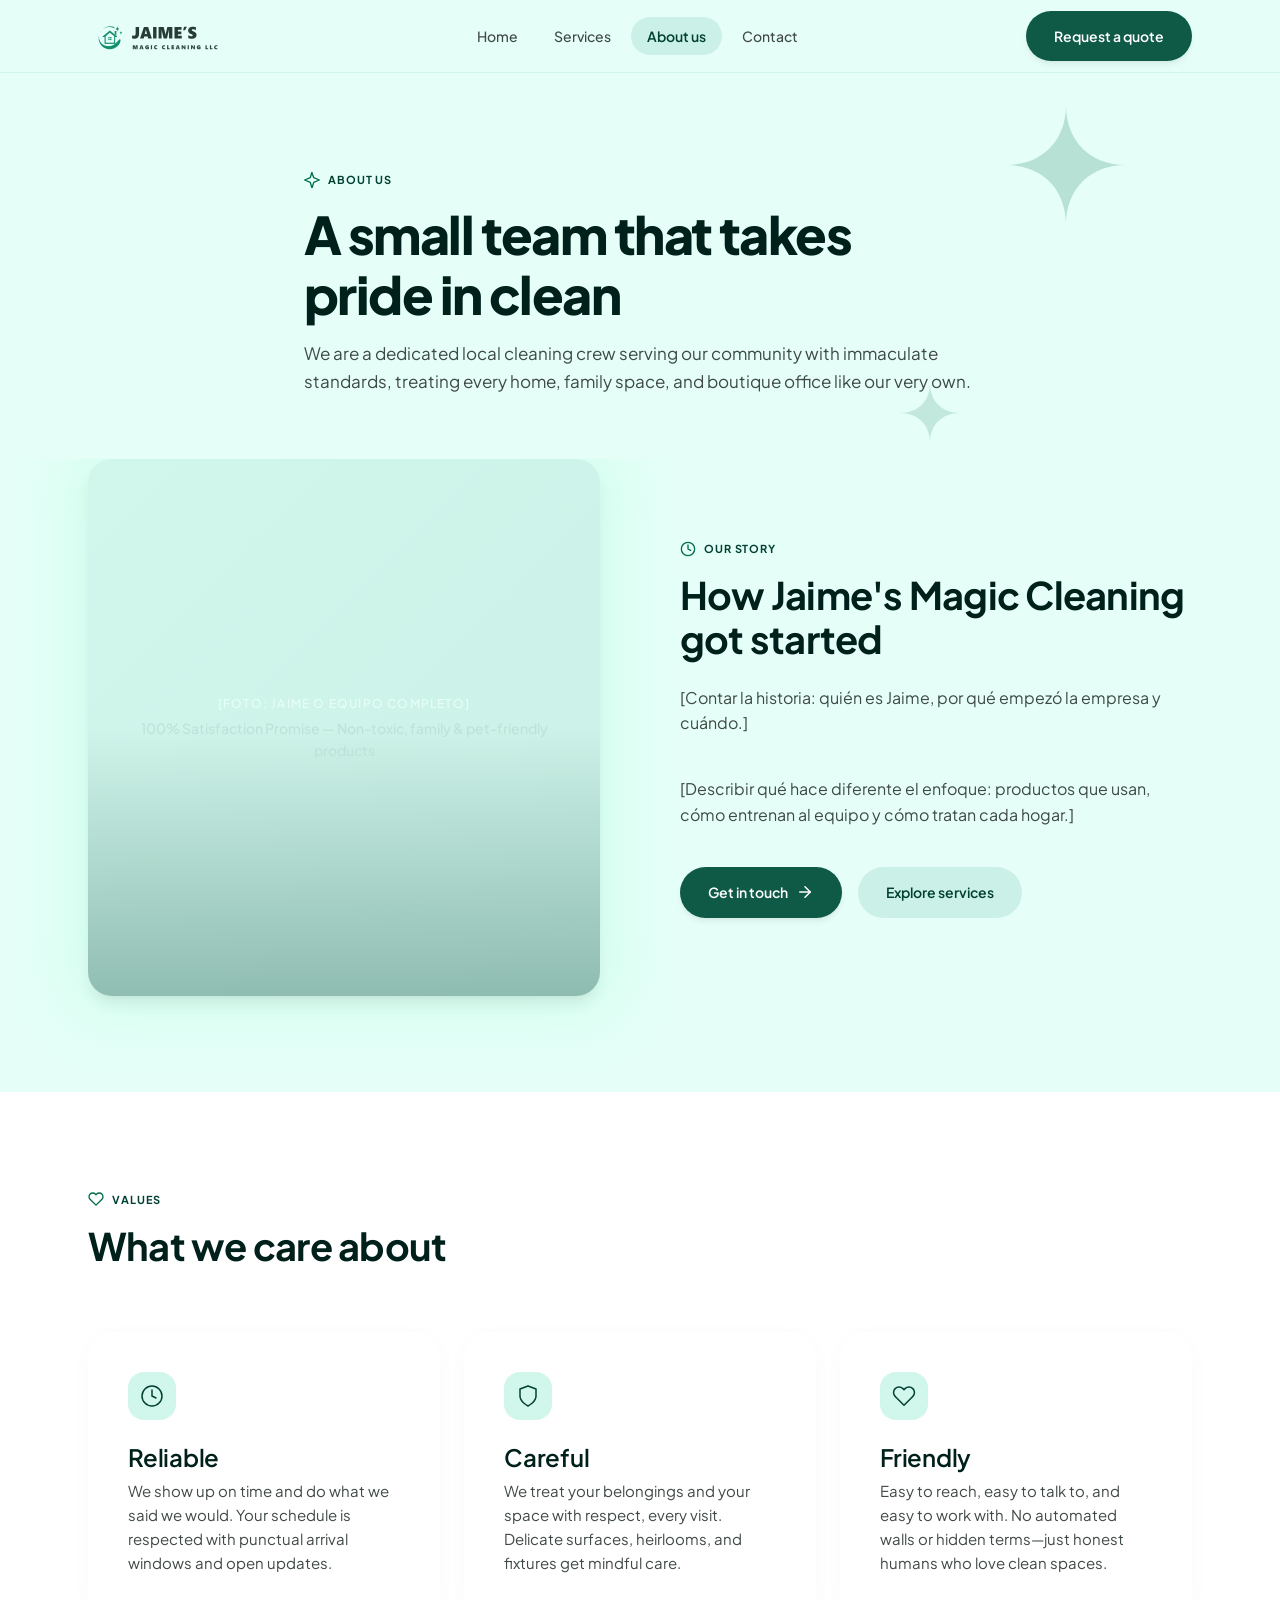
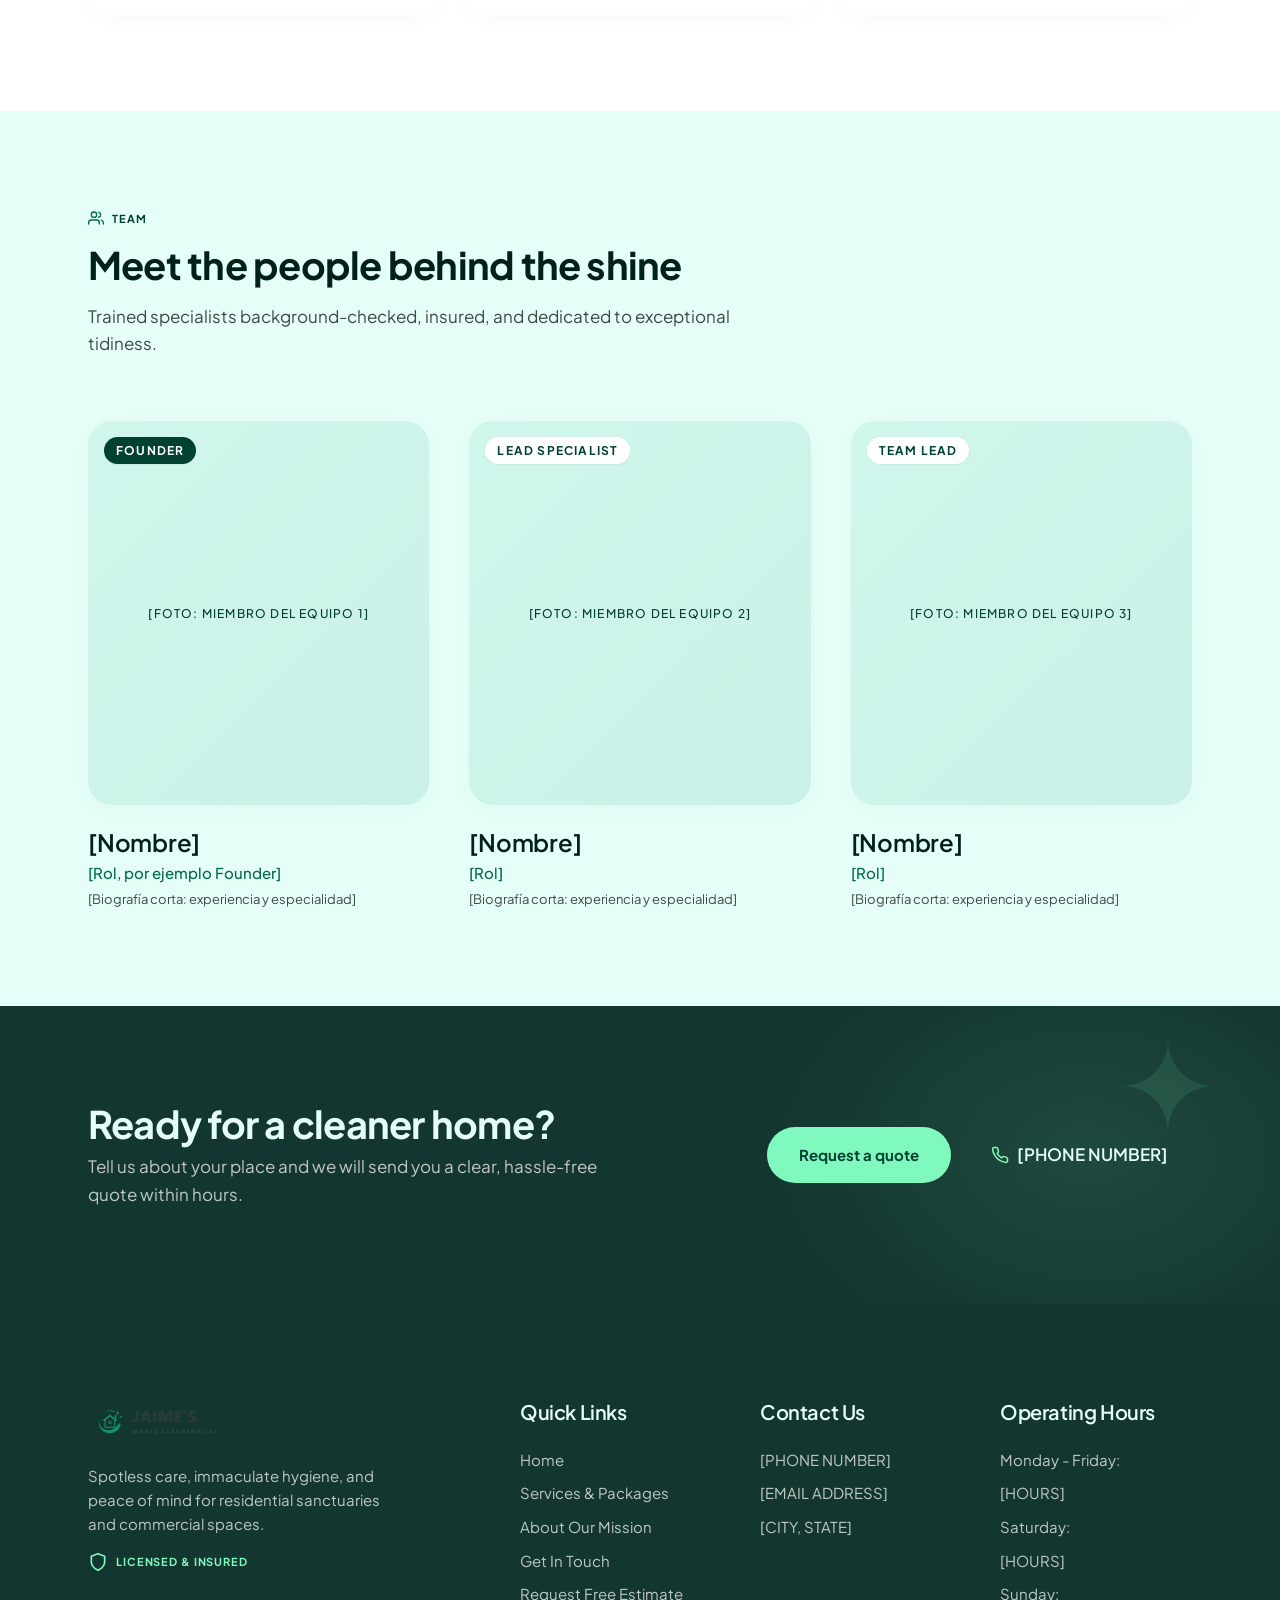
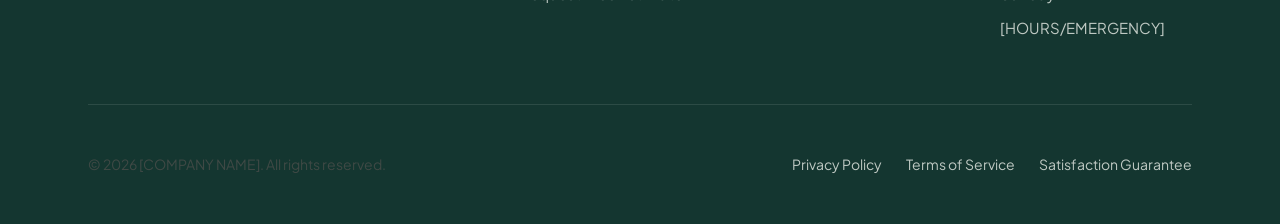
==== commit bae7912e: "Logos e Iconos" ====
--- a/about.html
+++ b/about.html
@@ -17,15 +17,7 @@
   <header class="header">
     <div class="container header-inner">
       <a href="index.html" class="logo">
-        <div class="logo-icon">
-          <svg viewBox="0 0 24 24" fill="none" stroke="currentColor" stroke-width="1.5" stroke-linecap="round" stroke-linejoin="round">
-            <path d="M12 2L14.59 8.41L23 12L14.59 15.59L12 24L9.41 15.59L1 12L9.41 8.41L12 0Z"/>
-          </svg>
-        </div>
-        <div class="logo-text">
-          <span>JAIME'S</span>
-          <span>Magic Cleaning</span>
-        </div>
+        <img src="img/logo-full.png" alt="Jaime's Magic Cleaning LLC" style="height: 2.5rem; width: auto;">
       </a>
 
       <nav class="nav">
@@ -52,15 +44,7 @@
   <div class="mobile-menu">
     <div class="mobile-menu-header">
       <a href="index.html" class="logo">
-        <div class="logo-icon">
-          <svg viewBox="0 0 24 24" fill="none" stroke="currentColor" stroke-width="1.5" stroke-linecap="round" stroke-linejoin="round">
-            <path d="M12 2L14.59 8.41L23 12L14.59 15.59L12 24L9.41 15.59L1 12L9.41 8.41L12 0Z"/>
-          </svg>
-        </div>
-        <div class="logo-text">
-          <span>JAIME'S</span>
-          <span>Magic Cleaning</span>
-        </div>
+        <img src="img/logo-full.png" alt="Jaime's Magic Cleaning LLC" style="height: 2.5rem; width: auto;">
       </a>
       <button class="mobile-menu-close" aria-label="Close menu">
         <svg width="24" height="24" viewBox="0 0 24 24" fill="none" stroke="currentColor" stroke-width="2" stroke-linecap="round" stroke-linejoin="round">
@@ -270,15 +254,7 @@
       <div class="footer-grid">
         <div class="footer-brand">
           <a href="index.html" class="logo">
-            <div class="logo-icon">
-              <svg viewBox="0 0 24 24" fill="none" stroke="currentColor" stroke-width="1.5" stroke-linecap="round" stroke-linejoin="round">
-                <path d="M12 2L14.59 8.41L23 12L14.59 15.59L12 24L9.41 15.59L1 12L9.41 8.41L12 0Z"/>
-              </svg>
-            </div>
-            <div class="logo-text">
-              <span>JAIME'S</span>
-              <span>Magic Cleaning</span>
-            </div>
+            <img src="img/logo-full.png" alt="Jaime's Magic Cleaning LLC" style="height: 2.5rem; width: auto;">
           </a>
           <p>Spotless care, immaculate hygiene, and peace of mind for residential sanctuaries and commercial spaces.</p>
           <div class="footer-badges">
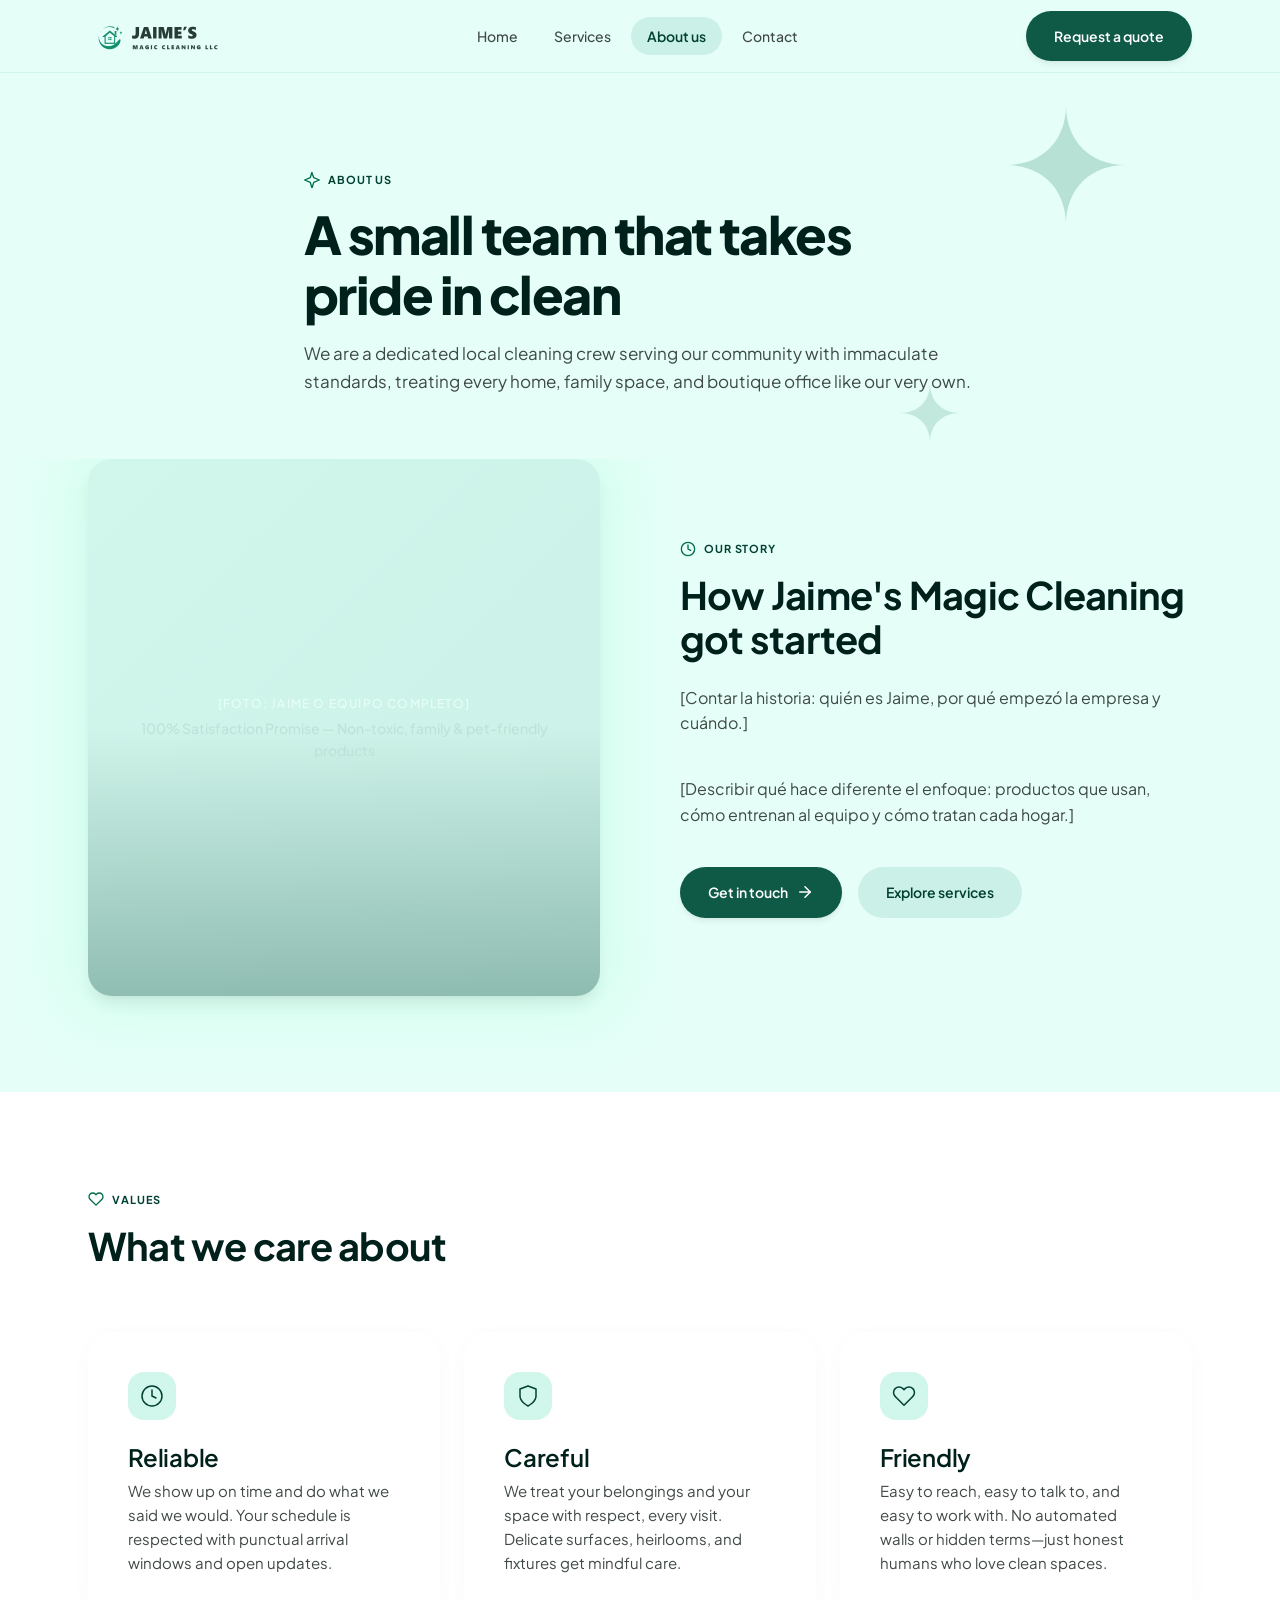
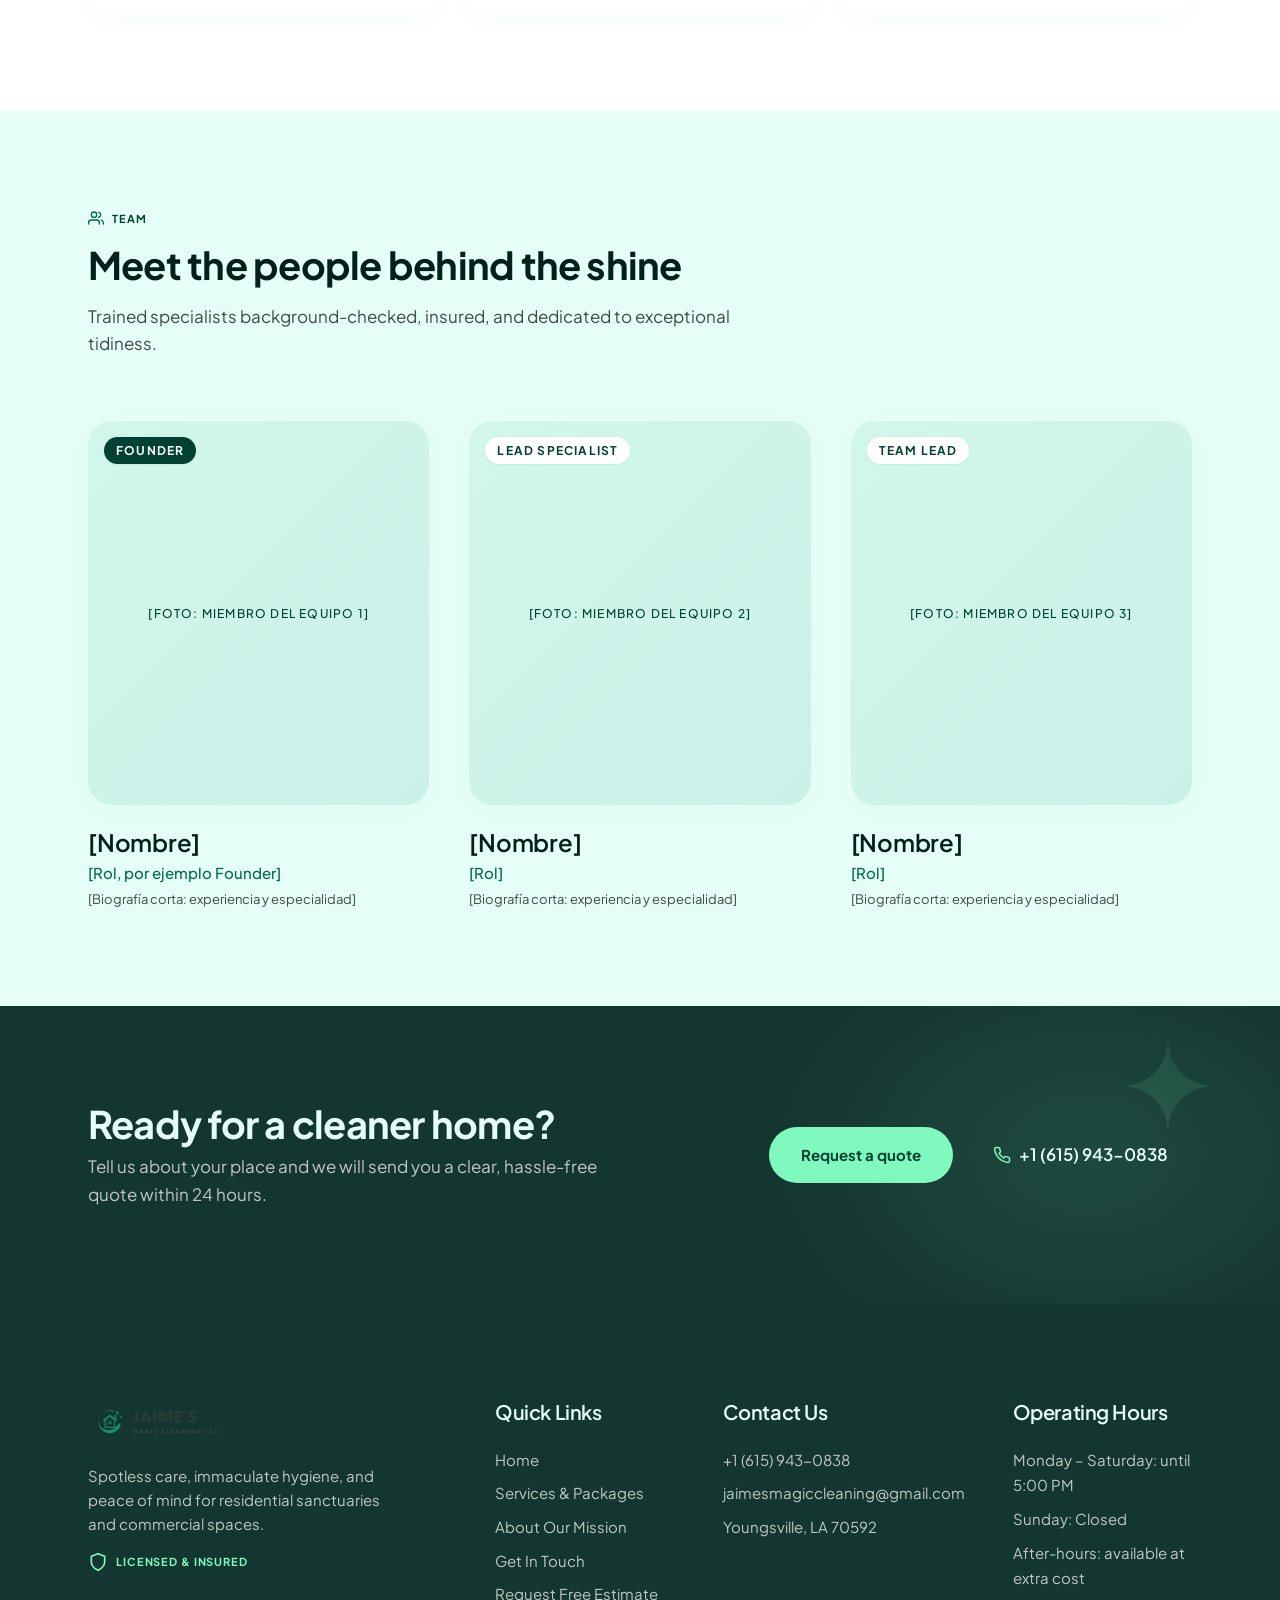
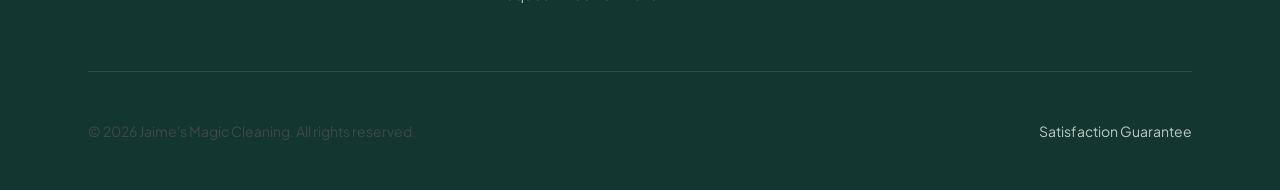
==== commit 848ba14f: "Datos y Cambio en Contact Us" ====
--- a/about.html
+++ b/about.html
@@ -28,7 +28,7 @@
       </nav>
 
       <div class="header-actions">
-        <a href="contact.html" class="btn btn-primary">Request a quote</a>
+        <a href="https://wa.me/16159430838?text=Hello!%20I%20would%20like%20to%20request%20a%20cleaning%20quote." target="_blank" rel="noopener" class="btn btn-primary">Request a quote</a>
         <button class="mobile-menu-btn" aria-label="Open menu">
           <svg width="24" height="24" viewBox="0 0 24 24" fill="none" stroke="currentColor" stroke-width="2" stroke-linecap="round" stroke-linejoin="round">
             <line x1="3" y1="12" x2="21" y2="12"></line>
@@ -59,7 +59,7 @@
       <a href="about.html">About us</a>
       <a href="contact.html">Contact</a>
     </nav>
-    <a href="contact.html" class="btn btn-primary btn-lg">Request a quote</a>
+    <a href="https://wa.me/16159430838?text=Hello!%20I%20would%20like%20to%20request%20a%20cleaning%20quote." target="_blank" rel="noopener" class="btn btn-primary btn-lg">Request a quote</a>
   </div>
 
   <!-- Page Hero -->
@@ -234,27 +234,27 @@
     <div class="container cta-content">
       <div class="cta-text">
         <h2>Ready for a cleaner home?</h2>
-        <p>Tell us about your place and we will send you a clear, hassle-free quote within hours.</p>
+        <p>Tell us about your place and we will send you a clear, hassle-free quote within 24 hours.</p>
       </div>
       <div class="cta-actions">
-        <a href="contact.html" class="btn btn-light btn-lg">Request a quote</a>
-        <a href="tel:[PHONE]" class="cta-phone">
+        <a href="https://wa.me/16159430838?text=Hello!%20I%20would%20like%20to%20request%20a%20cleaning%20quote." target="_blank" rel="noopener" class="btn btn-light btn-lg">Request a quote</a>
+        <a href="tel:+16159430838" class="cta-phone">
           <svg viewBox="0 0 24 24" fill="none" stroke="currentColor" stroke-width="2" stroke-linecap="round" stroke-linejoin="round">
             <path d="M22 16.92v3a2 2 0 0 1-2.18 2 19.79 19.79 0 0 1-8.63-3.07 19.5 19.5 0 0 1-6-6 19.79 19.79 0 0 1-3.07-8.67A2 2 0 0 1 4.11 2h3a2 2 0 0 1 2 1.72 12.84 12.84 0 0 0 .7 2.81 2 2 0 0 1-.45 2.11L8.09 9.91a16 16 0 0 0 6 6l1.27-1.27a2 2 0 0 1 2.11-.45 12.84 12.84 0 0 0 2.81.7A2 2 0 0 1 22 16.92z"></path>
           </svg>
-          [PHONE NUMBER]
+          +1 (615) 943-0838
         </a>
       </div>
     </div>
   </section>
 
-  <!-- Footer -->
+    <!-- Footer -->
   <footer class="footer">
     <div class="container">
       <div class="footer-grid">
         <div class="footer-brand">
           <a href="index.html" class="logo">
-            <img src="img/logo-full.png" alt="Jaime's Magic Cleaning LLC" style="height: 2.5rem; width: auto;">
+            <img src="img/logo-full.png" alt="Jaime's Magic Cleaning LLC" style="height: 2.5rem; width: auto;" onerror="this.onerror=null; this.src='data:image/svg+xml,%3Csvg xmlns=%22http://www.w3.org/2000/svg%22 viewBox=%220 0 200 60%22%3E%3Ctext x=%2210%22 y=%2238%22 font-family=%22Arial%22 font-size=%2224%22 font-weight=%22bold%22 fill=%22%230F5A47%22%3EJAIME%27S MAGIC CLEANING%3C/text%3E%3C/svg%3E'">
           </a>
           <p>Spotless care, immaculate hygiene, and peace of mind for residential sanctuaries and commercial spaces.</p>
           <div class="footer-badges">
@@ -272,37 +272,32 @@
             <li><a href="services.html">Services & Packages</a></li>
             <li><a href="about.html">About Our Mission</a></li>
             <li><a href="contact.html">Get In Touch</a></li>
-            <li><a href="contact.html">Request Free Estimate</a></li>
+            <li><a href="https://wa.me/16159430838?text=Hello!%20I%20would%20like%20to%20request%20a%20cleaning%20quote." target="_blank" rel="noopener">Request Free Estimate</a></li>
           </ul>
         </div>
 
         <div class="footer-column">
           <h4>Contact Us</h4>
           <ul>
-            <li><a href="tel:[PHONE]">[PHONE NUMBER]</a></li>
-            <li><a href="mailto:[EMAIL]">[EMAIL ADDRESS]</a></li>
-            <li><span>[CITY, STATE]</span></li>
+            <li><a href="tel:+16159430838">+1 (615) 943-0838</a></li>
+            <li><a href="mailto:jaimesmagiccleaning@gmail.com">jaimesmagiccleaning@gmail.com</a></li>
+            <li><span>Youngsville, LA 70592</span></li>
           </ul>
         </div>
 
         <div class="footer-column">
           <h4>Operating Hours</h4>
           <ul>
-            <li><span>Monday - Friday:</span></li>
-            <li><span>[HOURS]</span></li>
-            <li><span>Saturday:</span></li>
-            <li><span>[HOURS]</span></li>
-            <li><span>Sunday:</span></li>
-            <li><span>[HOURS/EMERGENCY]</span></li>
+            <li><span>Monday – Saturday: until 5:00 PM</span></li>
+            <li><span>Sunday: Closed</span></li>
+            <li><span>After-hours: available at extra cost</span></li>
           </ul>
         </div>
       </div>
 
       <div class="footer-bottom">
-        <p>&copy; 2026 [COMPANY NAME]. All rights reserved.</p>
+        <p>&copy; 2026 Jaime's Magic Cleaning. All rights reserved.</p>
         <div class="footer-legal">
-          <a href="#">Privacy Policy</a>
-          <a href="#">Terms of Service</a>
           <a href="#">Satisfaction Guarantee</a>
         </div>
       </div>
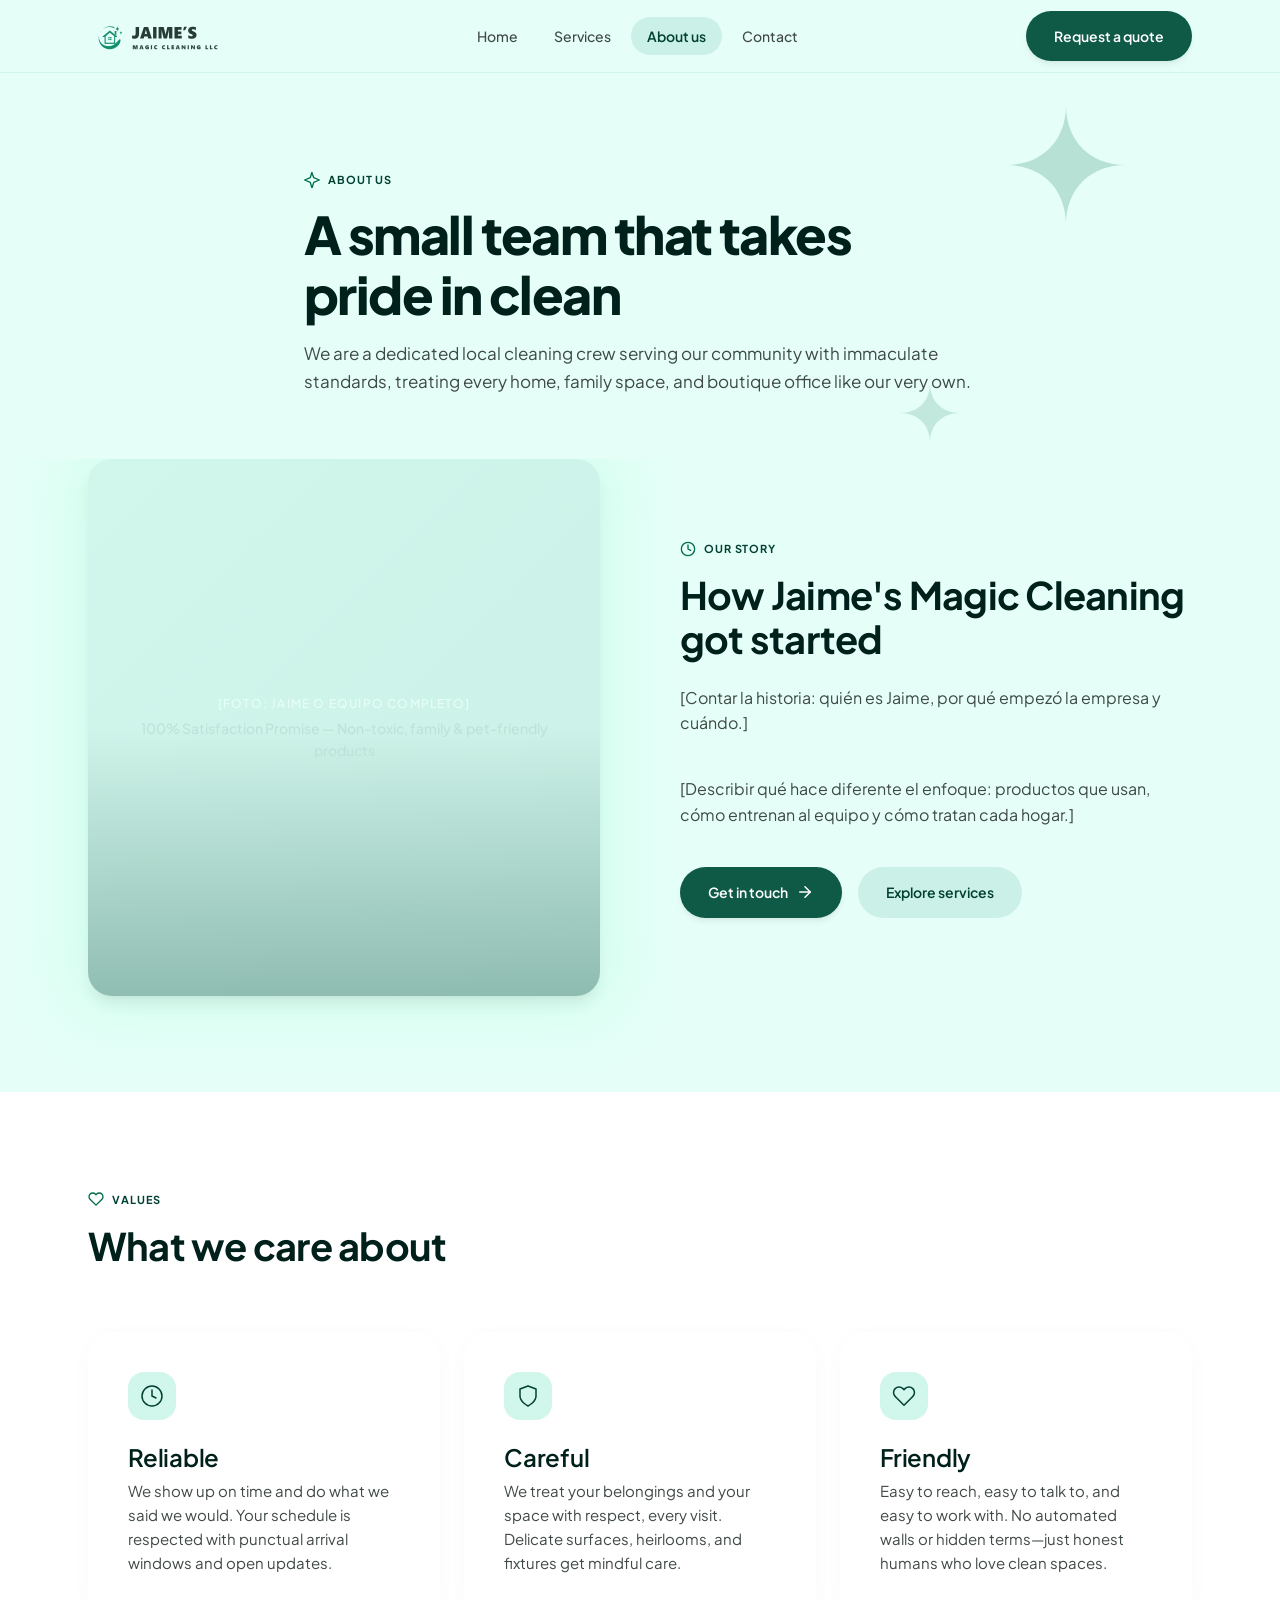
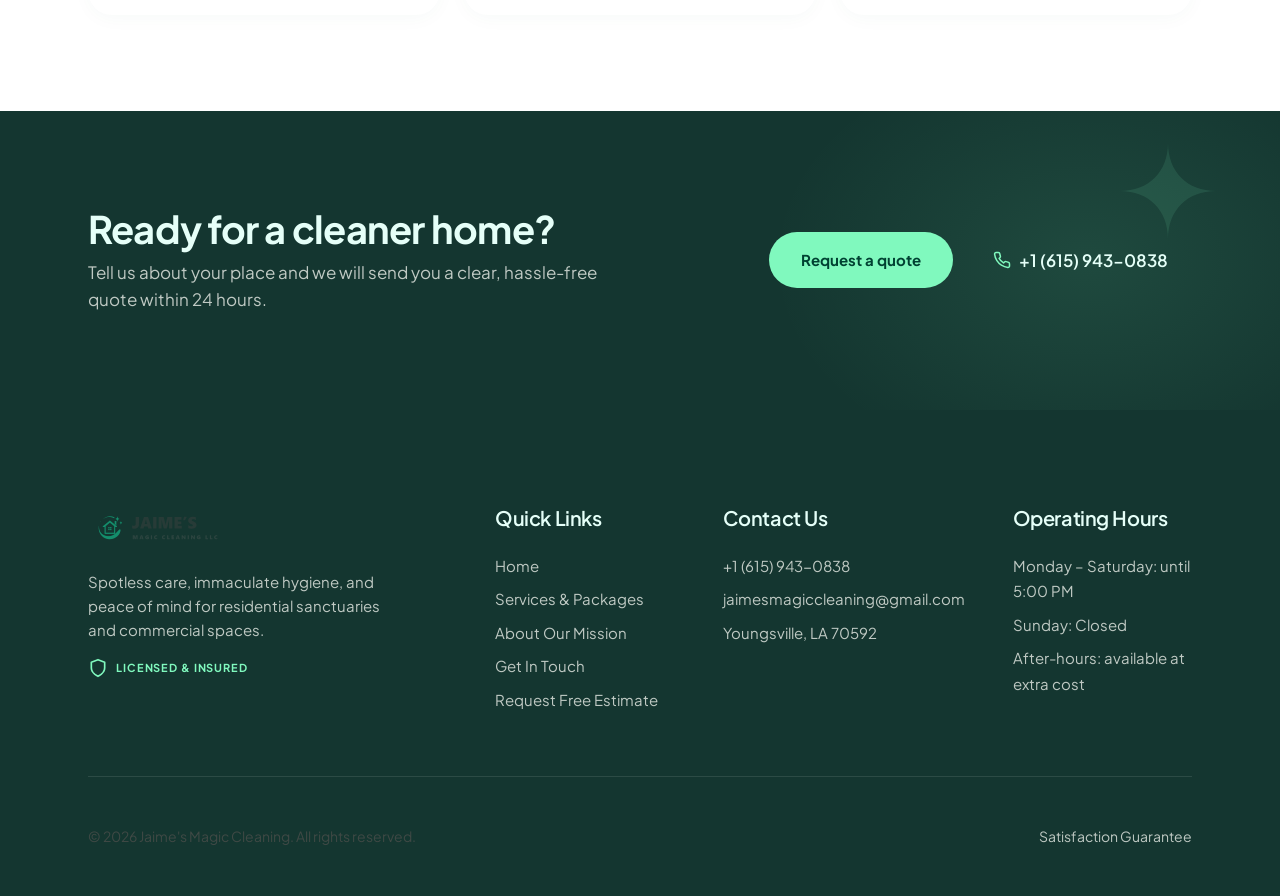
==== commit 969a8f4a: "Ajustes visuales y de imagen en el hero" ====
--- a/about.html
+++ b/about.html
@@ -172,7 +172,7 @@
     </div>
   </section>
 
-  <!-- Team Section -->
+  <!-- Team Section
   <section class="section">
     <div class="container">
       <div class="section-header">
@@ -221,7 +221,7 @@
         </div>
       </div>
     </div>
-  </section>
+  </section> -->
 
   <!-- CTA Section -->
   <section class="cta-section">
--- a/css/styles.css
+++ b/css/styles.css
@@ -592,17 +592,46 @@
 
 .hero-image-frame {
   position: relative;
-  width: 20rem;
-  height: 20rem;
-  display: flex;
-  align-items: center;
-  justify-content: center;
-}
-
-@media (min-width: 640px) {
-  .hero-image-frame {
-    width: 24rem;
-    height: 24rem;
+  z-index: 1;
+  width: 100%;
+  max-width: 26rem;
+  aspect-ratio: 4 / 3;
+}
+
+/* Soft mint glow peeking out from behind the photo */
+.hero-image-frame::before {
+  content: '';
+  position: absolute;
+  inset: 1.5rem -1.25rem -1.25rem 1.5rem;
+  z-index: -1;
+  background: var(--secondary-fixed);
+  opacity: 0.4;
+  border-radius: var(--radius-2xl);
+  filter: blur(2.5rem);
+  pointer-events: none;
+}
+
+/* Framed photo: white border + soft layered shadow */
+.hero-image-frame img {
+  width: 100%;
+  height: 100%;
+  object-fit: cover;
+  border-radius: var(--radius-2xl);
+  border: 0.5rem solid var(--surface-container-lowest);
+  box-shadow:
+    0 28px 55px -15px rgba(0, 65, 50, 0.32),
+    0 10px 22px -12px rgba(0, 65, 50, 0.18),
+    0 0 0 1px rgba(0, 65, 50, 0.05);
+  transition: transform var(--transition-base), box-shadow var(--transition-base);
+}
+
+@media (hover: hover) {
+  .hero-image-frame img:hover {
+    transform: translateY(-0.375rem);
+    box-shadow:
+      0 36px 66px -18px rgba(0, 65, 50, 0.36),
+      0 14px 26px -12px rgba(0, 65, 50, 0.2),
+      0 0 0 1px rgba(0, 65, 50, 0.05);
   }
 }
 
@@ -843,8 +872,9 @@
    ============================================ */
 
 .steps-grid {
+  --steps-gap: var(--space-xl);
   display: grid;
-  gap: var(--space-xl);
+  gap: var(--steps-gap);
   position: relative;
 }
 
@@ -852,22 +882,19 @@
   .steps-grid {
     grid-template-columns: repeat(3, 1fr);
   }
-}
-
-.steps-line {
-  display: none;
-  position: absolute;
-  top: 1.5rem;
-  left: 15%;
-  right: 15%;
-  height: 2px;
-  background-color: var(--surface-container-highest);
-  z-index: 0;
-}
-
-@media (min-width: 768px) {
-  .steps-line {
-    display: block;
+
+  /* Connector: one segment per step, running from this number circle to the
+     next one. Drawn per step (instead of a single absolute line) so it stays
+     aligned with the circles at any container width. */
+  .step:not(:last-child)::after {
+    content: '';
+    position: absolute;
+    top: calc(var(--space-lg) + 1.5rem);
+    left: 3rem;
+    right: calc(-1 * var(--steps-gap));
+    height: 2px;
+    background-color: var(--surface-container-highest);
+    z-index: -1;
   }
 }
 
